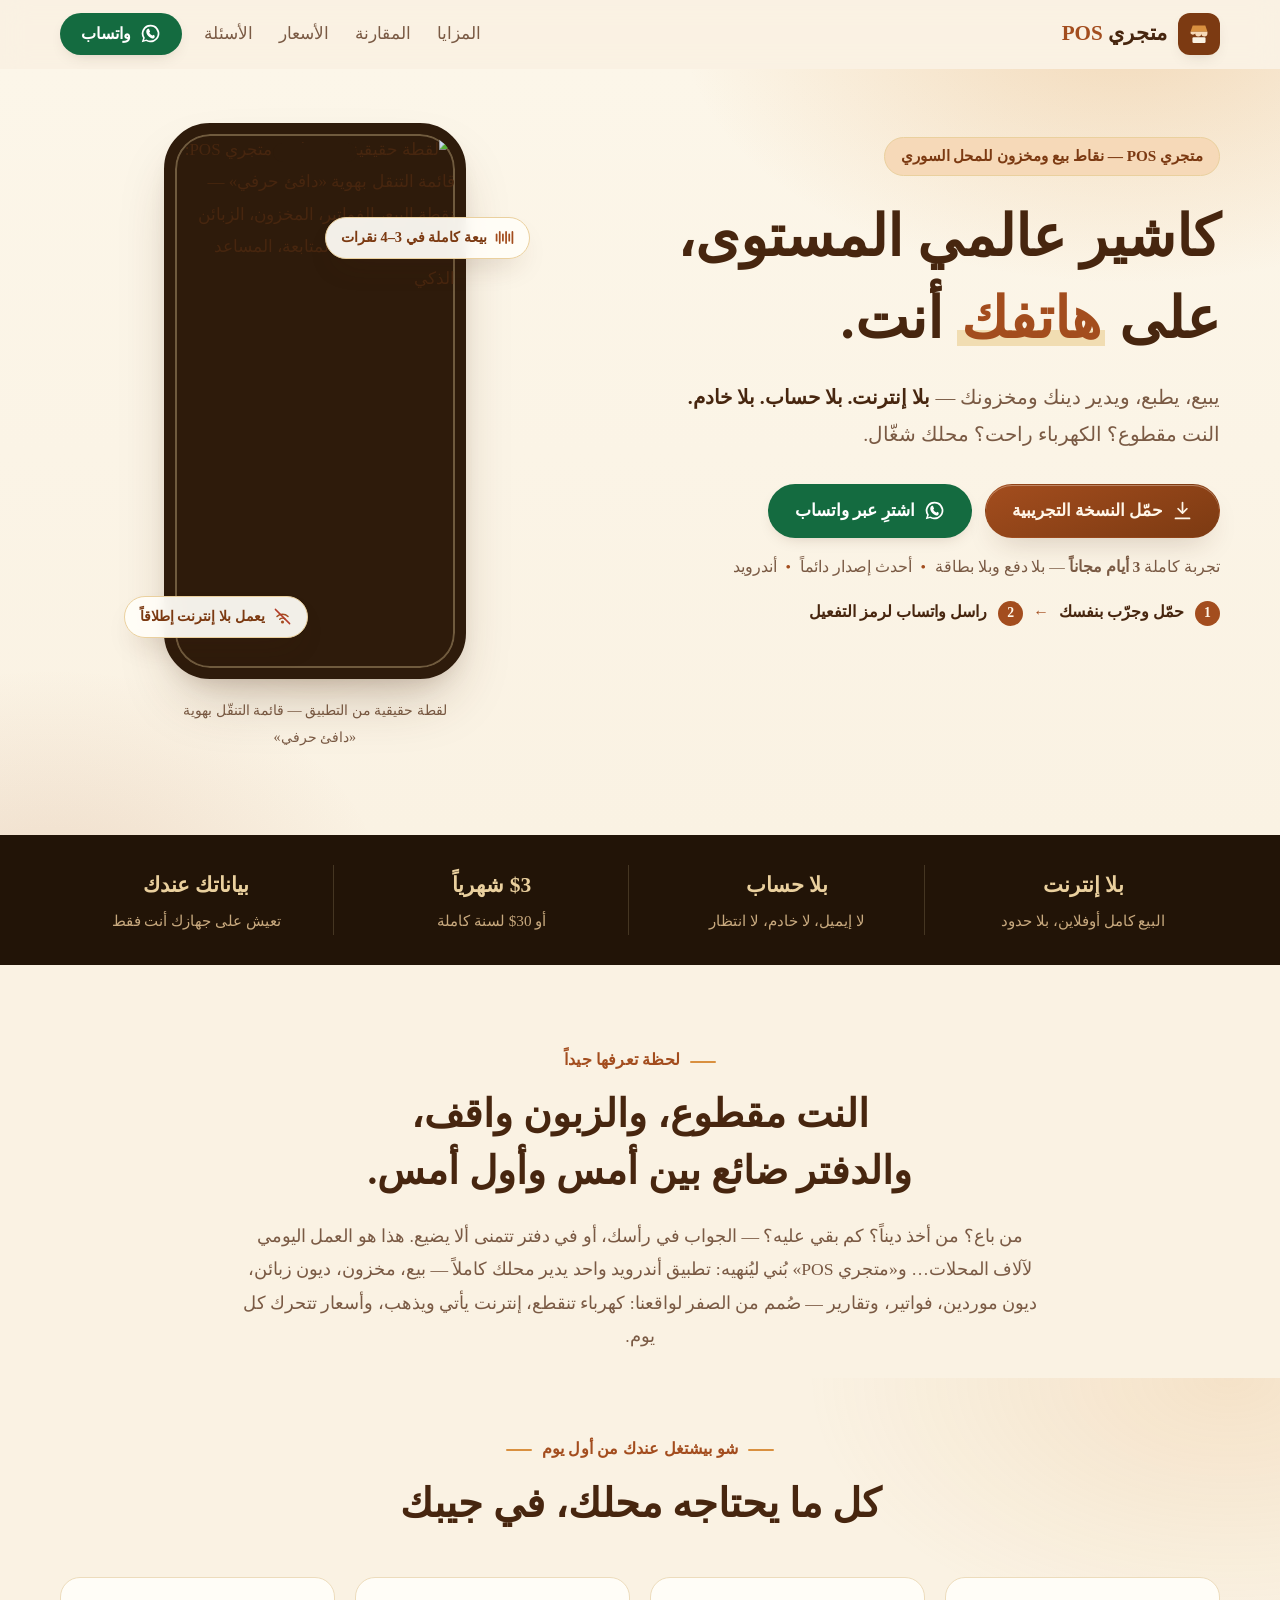
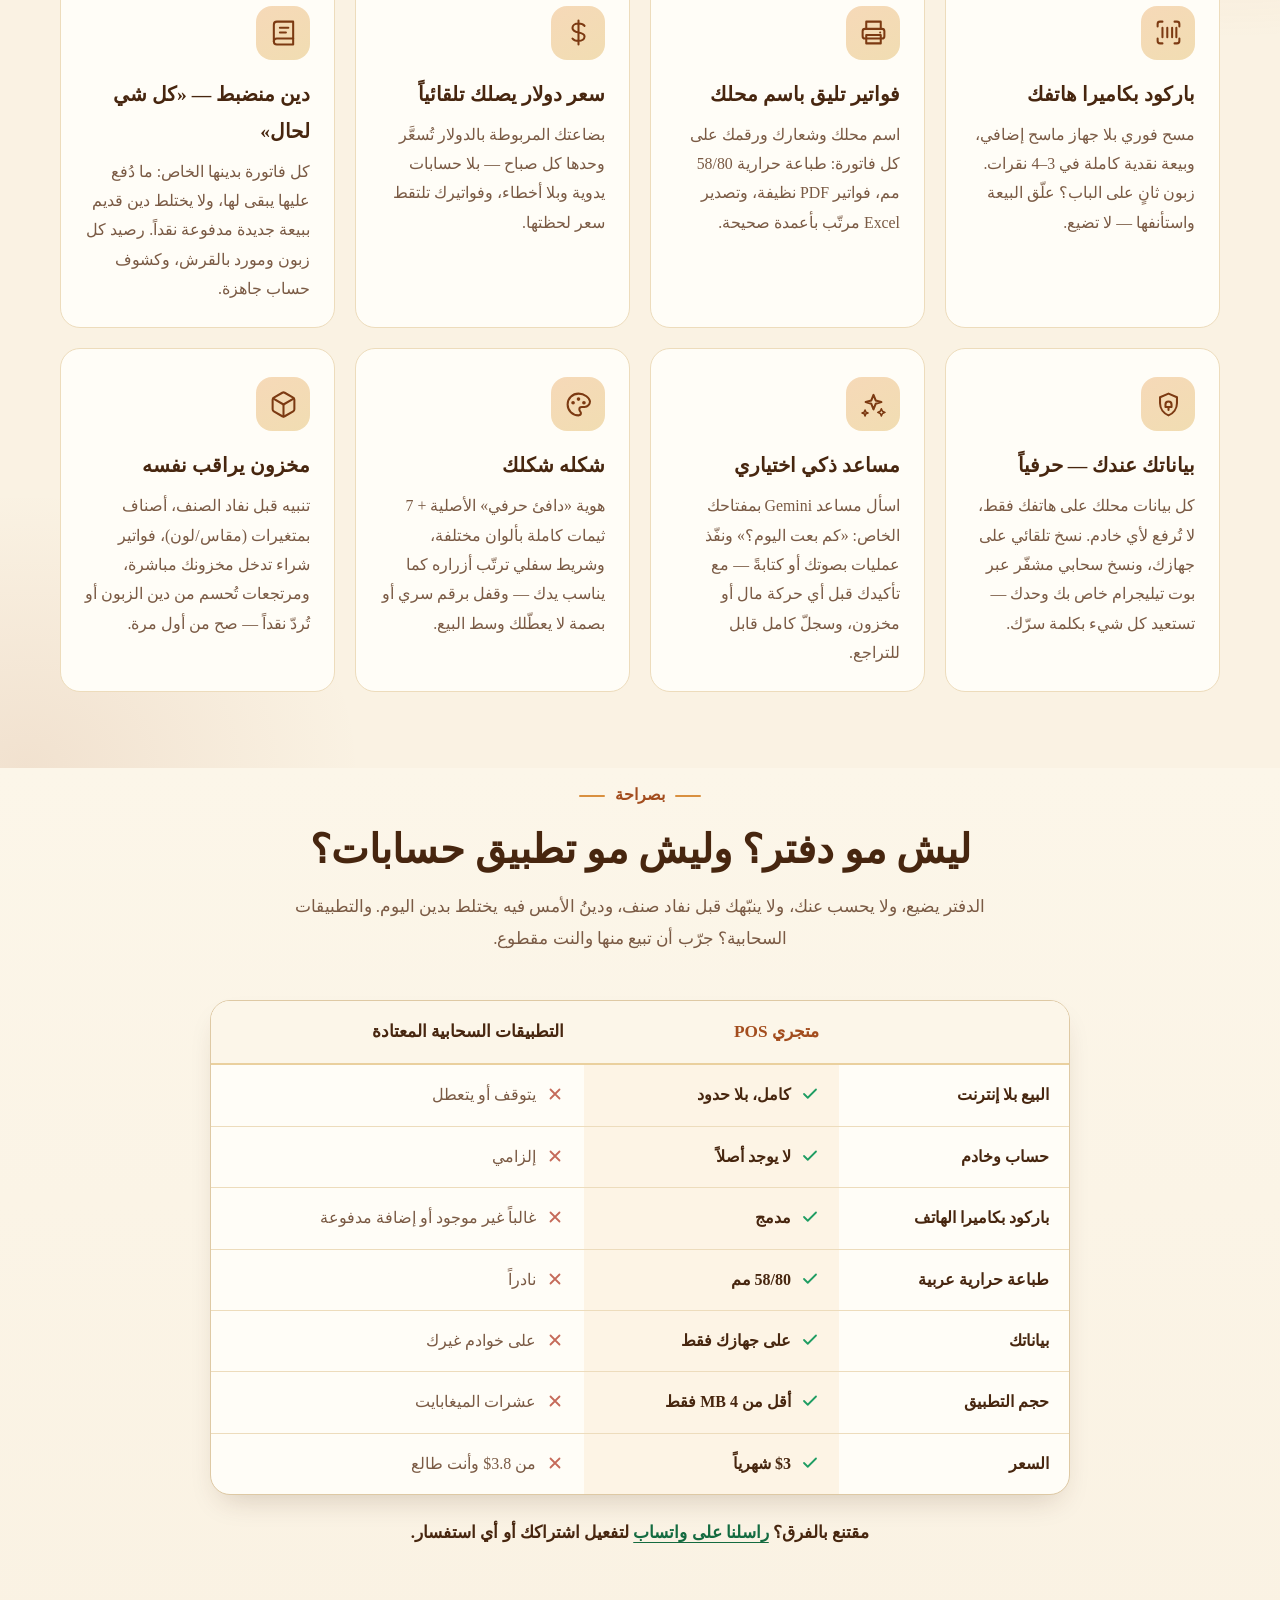
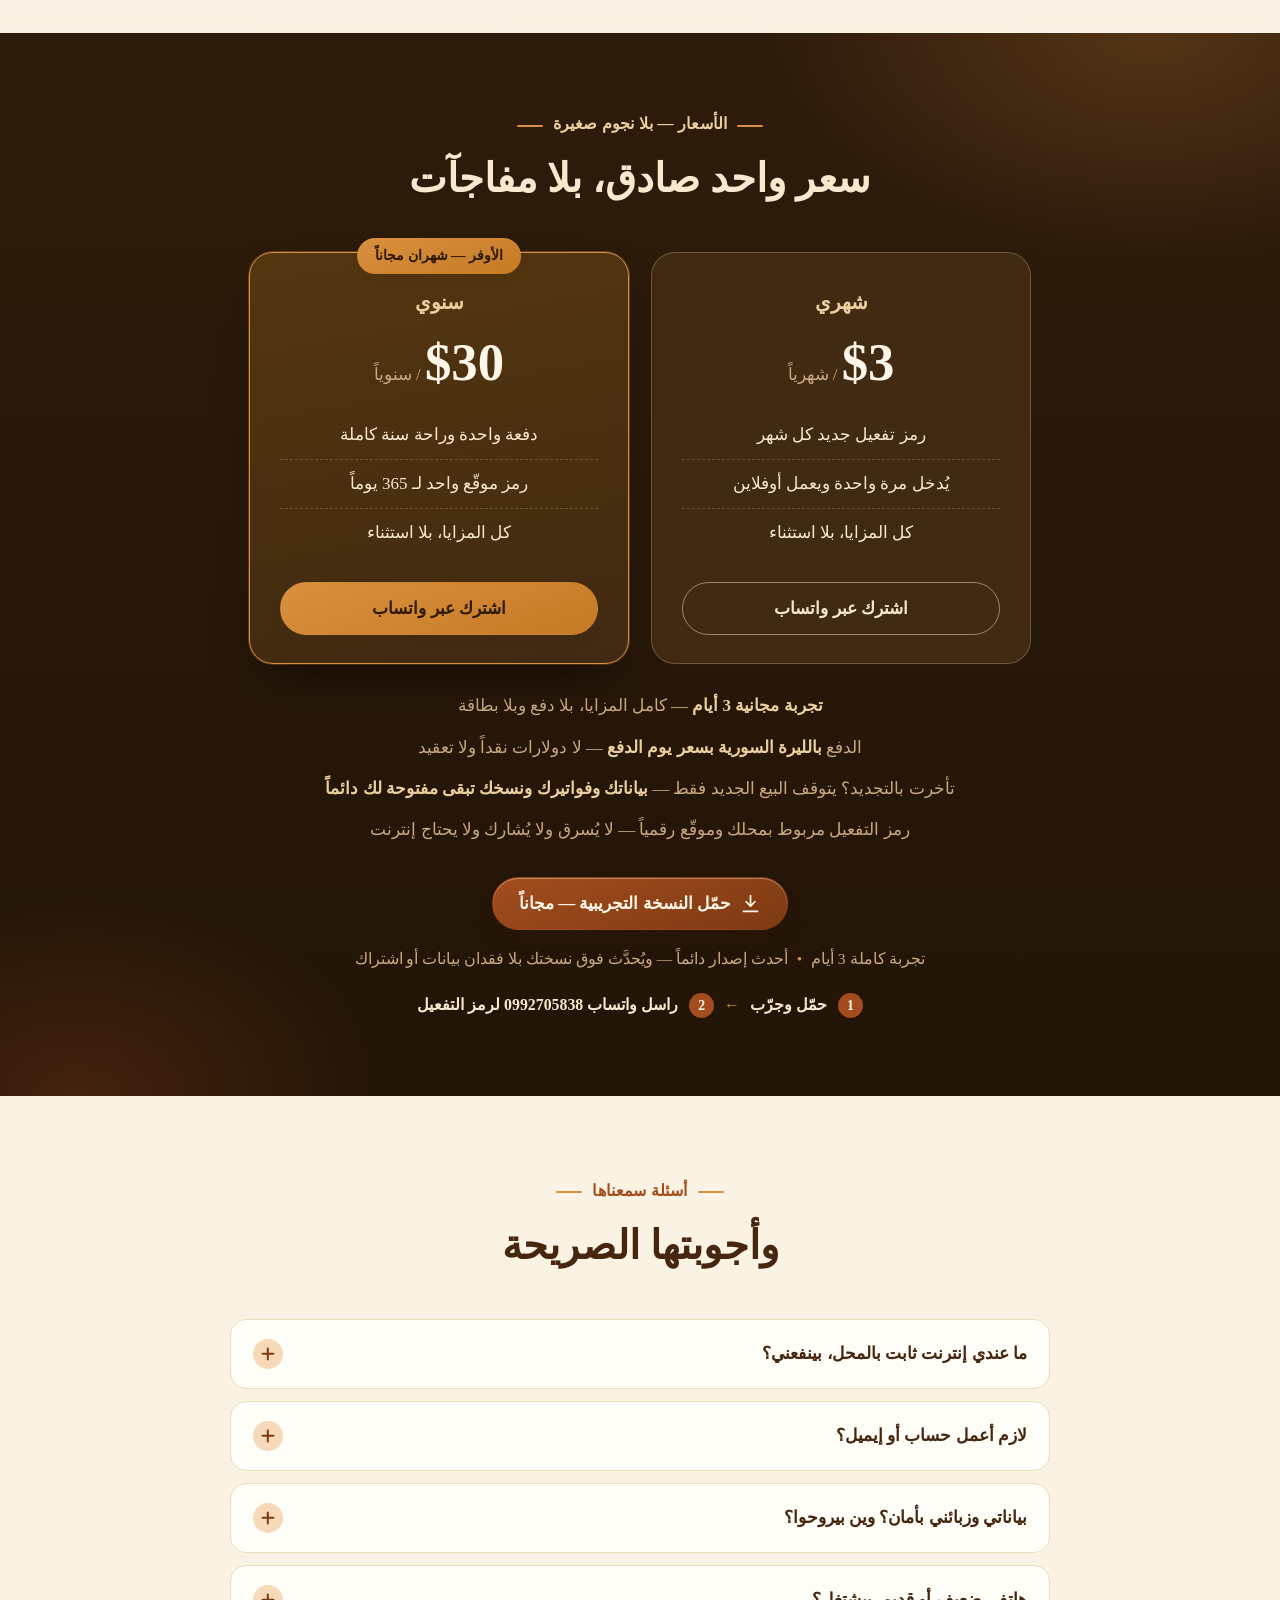
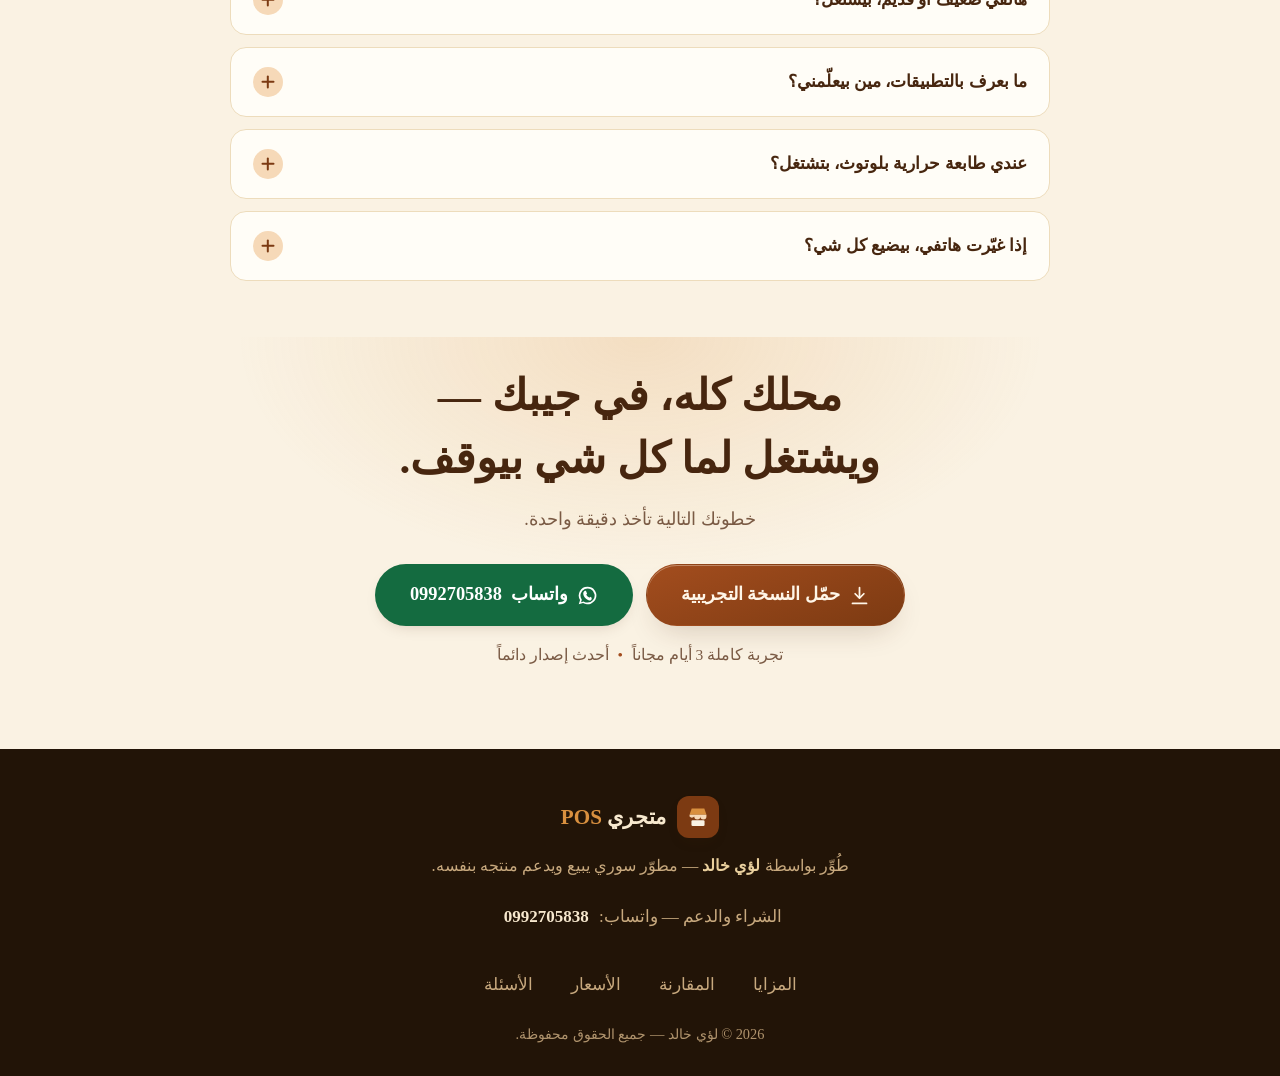
==== index.html @ 80ad7a92 "Add files via upload" ====
<!DOCTYPE html>
<html lang="ar" dir="rtl">
<head>
<meta charset="UTF-8">
<meta name="viewport" content="width=device-width, initial-scale=1.0">
<title>متجري POS — كاشير عالمي المستوى على هاتفك | بلا إنترنت، بلا حساب</title>
<meta name="description" content="متجري POS: تطبيق نقاط بيع ومخزون للمحل السوري. يبيع ويطبع ويدير دينك بلا إنترنت وبلا حساب وبلا خادم. تجربة مجانية 3 أيام، ثم $3 شهرياً أو $30 سنوياً.">
<link rel="icon" href="data:image/svg+xml,%3Csvg xmlns='http://www.w3.org/2000/svg' viewBox='0 0 64 64'%3E%3Crect width='64' height='64' rx='14' fill='%237C3A12'/%3E%3Cpath d='M14 26 L18 14 H46 L50 26 Z' fill='%23D9903F'/%3E%3Cpath d='M14 26 H50 V30 a6 6 0 0 1 -12 0 a6 6 0 0 1 -12 0 a6 6 0 0 1 -12 0 Z' fill='%23F6D9B8'/%3E%3Crect x='18' y='38' width='28' height='12' rx='2' fill='%23FAF2E3'/%3E%3C/svg%3E">
<script>document.documentElement.classList.add("js");window.__revealSafety=setTimeout(function(){document.documentElement.classList.add("reveal-all")},3000);</script>
<link rel="preload" href="assets/fonts/thmanyah-Regular.woff2" as="font" type="font/woff2" crossorigin>
<link rel="preload" href="assets/fonts/thmanyah-Medium.woff2" as="font" type="font/woff2" crossorigin>
<link rel="preload" href="assets/fonts/thmanyah-Black.woff2" as="font" type="font/woff2" crossorigin>
<link rel="stylesheet" href="styles.css">
</head>
<body>

<!-- ===== الترويسة ===== -->
<header class="site-header" id="top">
  <div class="container header-in">
    <a class="brand" href="#top" aria-label="متجري POS — الرئيسية">
      <span class="brand-mark" aria-hidden="true">
        <svg viewBox="0 0 64 64"><path d="M14 27 L18.5 14 H45.5 L50 27 Z" fill="#D9903F"/><path d="M14 27 H50 V31 a6.5 6.5 0 0 1 -13 0 a6.5 6.5 0 0 1 -13 0 a6.5 6.5 0 0 1 -10 0 Z" fill="#F6D9B8"/><rect x="18" y="39" width="28" height="12" rx="2.5" fill="#FAF2E3"/></svg>
      </span>
      <span class="brand-name">متجري <span class="brand-pos">POS</span></span>
    </a>
    <nav class="main-nav" aria-label="أقسام الموقع">
      <a href="#features">المزايا</a>
      <a href="#compare">المقارنة</a>
      <a href="#pricing">الأسعار</a>
      <a href="#faq">الأسئلة</a>
    </nav>
    <button class="nav-toggle" type="button" aria-expanded="false" aria-controls="mobile-nav" aria-label="فتح قائمة الأقسام">
      <span></span><span></span><span></span>
    </button>
    <a class="btn btn-wa btn-sm" href="https://wa.me/963992705838?text=%D9%85%D8%B1%D8%AD%D8%A8%D8%A7%D9%8B%D8%8C%20%D8%A3%D8%B1%D9%8A%D8%AF%20%D8%A7%D9%84%D8%A7%D8%B3%D8%AA%D9%81%D8%B3%D8%A7%D8%B1%20%D8%B9%D9%86%20%D9%85%D8%AA%D8%AC%D8%B1%D9%8A%20POS" target="_blank" rel="noopener">
      <svg class="ic" viewBox="0 0 24 24" fill="currentColor" aria-hidden="true"><path d="M12.04 2a9.9 9.9 0 0 0-8.5 15.2L2 22l4.9-1.5A10 10 0 1 0 12.04 2Zm0 18.1a8.1 8.1 0 0 1-4.1-1.1l-.3-.2-3 .9.9-2.9-.2-.3a8.1 8.1 0 1 1 6.7 3.6Zm4.4-6c-.1-.1-.9-.4-1-.5-.1-.1-.3-.1-.4.1l-.6.7c-.1.1-.2.1-.4 0a6.7 6.7 0 0 1-3.3-2.9c-.3-.4 0-.5.2-.8l.5-.6c.1-.2 0-.4 0-.5l-1-2.4c-.2-.6-.5-.5-.7-.5h-.6a1.2 1.2 0 0 0-.9.4 3.6 3.6 0 0 0-1.1 2.7c0 1.6.9 3.1 1 3.3.1.2 1.8 2.8 4.4 3.9 1.6.7 2 .8 2.7.6a2.3 2.3 0 0 0 1.5-1.6c.1-.6.1-1.1 0-1.2l-.3-.2Z"/></svg>
      واتساب
    </a>
  </div>
  <nav class="mobile-nav" id="mobile-nav" aria-label="أقسام الموقع — الجوال">
    <a href="#features">المزايا</a>
    <a href="#compare">المقارنة</a>
    <a href="#pricing">الأسعار</a>
    <a href="#faq">الأسئلة</a>
  </nav>
</header>

<!-- ===== البطل ===== -->
<section class="hero">
  <div class="container hero-in">
    <div class="hero-text reveal">
      <p class="eyebrow">متجري POS — نقاط بيع ومخزون للمحل السوري</p>
      <h1>كاشير عالمي المستوى،<br>على <span class="hl">هاتفك</span> أنت.</h1>
      <p class="hero-sub">يبيع، يطبع، ويدير دينك ومخزونك — <strong>بلا إنترنت. بلا حساب. بلا خادم.</strong><br>النت مقطوع؟ الكهرباء راحت؟ محلك شغّال.</p>

      <div class="cta-block">
        <div class="cta-row">
          <a class="btn btn-download" href="https://github.com/louay0khaled/storepos/releases/latest/download/StorePOS.apk">
            <svg class="ic" viewBox="0 0 24 24" fill="none" stroke="currentColor" stroke-width="2" stroke-linecap="round" stroke-linejoin="round" aria-hidden="true"><path d="M12 3v11"/><path d="m7 10 5 5 5-5"/><path d="M4 21h16"/></svg>
            حمّل النسخة التجريبية
          </a>
          <a class="btn btn-wa" href="https://wa.me/963992705838?text=%D9%85%D8%B1%D8%AD%D8%A8%D8%A7%D9%8B%D8%8C%20%D8%A3%D8%B1%D9%8A%D8%AF%20%D8%B4%D8%B1%D8%A7%D8%A1%20%D8%A7%D8%B4%D8%AA%D8%B1%D8%A7%D9%83%20%D9%85%D8%AA%D8%AC%D8%B1%D9%8A%20POS" target="_blank" rel="noopener">
            <svg class="ic" viewBox="0 0 24 24" fill="currentColor" aria-hidden="true"><path d="M12.04 2a9.9 9.9 0 0 0-8.5 15.2L2 22l4.9-1.5A10 10 0 1 0 12.04 2Zm0 18.1a8.1 8.1 0 0 1-4.1-1.1l-.3-.2-3 .9.9-2.9-.2-.3a8.1 8.1 0 1 1 6.7 3.6Zm4.4-6c-.1-.1-.9-.4-1-.5-.1-.1-.3-.1-.4.1l-.6.7c-.1.1-.2.1-.4 0a6.7 6.7 0 0 1-3.3-2.9c-.3-.4 0-.5.2-.8l.5-.6c.1-.2 0-.4 0-.5l-1-2.4c-.2-.6-.5-.5-.7-.5h-.6a1.2 1.2 0 0 0-.9.4 3.6 3.6 0 0 0-1.1 2.7c0 1.6.9 3.1 1 3.3.1.2 1.8 2.8 4.4 3.9 1.6.7 2 .8 2.7.6a2.3 2.3 0 0 0 1.5-1.6c.1-.6.1-1.1 0-1.2l-.3-.2Z"/></svg>
            اشترِ عبر واتساب
          </a>
        </div>
        <p class="dl-meta">تجربة كاملة <strong>3 أيام مجاناً</strong> — بلا دفع وبلا بطاقة <span class="dot">•</span> أحدث إصدار دائماً <span class="dot">•</span> أندرويد</p>
        <ol class="steps">
          <li><span class="step-n">1</span> حمّل وجرّب بنفسك</li>
          <li class="step-arrow" aria-hidden="true">←</li>
          <li><span class="step-n">2</span> راسل واتساب لرمز التفعيل</li>
        </ol>
      </div>
    </div>

    <div class="hero-visual reveal">
      <div class="phone-wrap">
        <div class="phone-glow" aria-hidden="true"></div>
        <figure class="phone">
          <span class="phone-notch" aria-hidden="true"></span>
          <img src="assets/img/app-drawer.jpg" alt="لقطة حقيقية من تطبيق متجري POS: قائمة التنقل بهوية «دافئ حرفي» — نقطة البيع، الفواتير، المخزون، الزبائن والموردون، لوحة المتابعة، المساعد الذكي" width="600" height="1145" fetchpriority="high">
        </figure>
        <div class="chip chip-a">
          <svg class="ic" viewBox="0 0 24 24" fill="none" stroke="currentColor" stroke-width="1.8" stroke-linecap="round" aria-hidden="true"><path d="M2 8v8M6 5v14M10 8v8M14 5v14M18 8v8M22 5v14" stroke-width="2.2"/></svg>
          بيعة كاملة في 3–4 نقرات
        </div>
        <div class="chip chip-b">
          <svg class="ic" viewBox="0 0 24 24" fill="none" stroke="currentColor" stroke-width="1.8" stroke-linecap="round" stroke-linejoin="round" aria-hidden="true"><path d="M5 12a10 10 0 0 1 14 0M8.5 15.5a5 5 0 0 1 7 0"/><circle cx="12" cy="19" r="1" fill="currentColor"/><path d="M3 3l18 18" stroke="#B23A26"/></svg>
          يعمل بلا إنترنت إطلاقاً
        </div>
        <figcaption class="shot-note">لقطة حقيقية من التطبيق — قائمة التنقّل بهوية «دافئ حرفي»</figcaption>
      </div>
    </div>
  </div>
</section>

<!-- ===== شريط الثقة ===== -->
<section class="trust">
  <div class="container trust-in reveal">
    <div class="trust-item">
      <span class="trust-big">بلا إنترنت</span>
      <span class="trust-small">البيع كامل أوفلاين، بلا حدود</span>
    </div>
    <div class="trust-item">
      <span class="trust-big">بلا حساب</span>
      <span class="trust-small">لا إيميل، لا خادم، لا انتظار</span>
    </div>
    <div class="trust-item">
      <span class="trust-big"><span class="num">$3</span> شهرياً</span>
      <span class="trust-small">أو <span class="num">$30</span> لسنة كاملة</span>
    </div>
    <div class="trust-item">
      <span class="trust-big">بياناتك عندك</span>
      <span class="trust-small">تعيش على جهازك أنت فقط</span>
    </div>
  </div>
</section>

<!-- ===== لحظة تعرفها ===== -->
<section class="story">
  <div class="container story-in reveal">
    <p class="kicker">لحظة تعرفها جيداً</p>
    <h2>النت مقطوع، والزبون واقف،<br>والدفتر ضائع بين أمس وأول أمس.</h2>
    <p class="story-p">من باع؟ من أخذ ديناً؟ كم بقي عليه؟ — الجواب في رأسك، أو في دفتر تتمنى ألا يضيع. هذا هو العمل اليومي لآلاف المحلات… و«متجري POS» بُني ليُنهيه: تطبيق أندرويد واحد يدير محلك كاملاً — بيع، مخزون، ديون زبائن، ديون موردين، فواتير، وتقارير — صُمم من الصفر لواقعنا: كهرباء تنقطع، إنترنت يأتي ويذهب، وأسعار تتحرك كل يوم.</p>
  </div>
</section>

<!-- ===== المزايا ===== -->
<section class="features" id="features">
  <div class="container">
    <div class="sec-head reveal">
      <p class="kicker">شو بيشتغل عندك من أول يوم</p>
      <h2>كل ما يحتاجه محلك، في جيبك</h2>
    </div>
    <div class="grid">
      <article class="card reveal">
        <span class="card-ic"><svg viewBox="0 0 24 24" fill="none" stroke="currentColor" stroke-width="1.7" stroke-linecap="round"><path d="M3 7V5a2 2 0 0 1 2-2h2M17 3h2a2 2 0 0 1 2 2v2M21 17v2a2 2 0 0 1-2 2h-2M7 21H5a2 2 0 0 1-2-2v-2M7 8v8M11 8v8M15 8v8M18.5 8v8" /></svg></span>
        <h3>باركود بكاميرا هاتفك</h3>
        <p>مسح فوري بلا جهاز ماسح إضافي، وبيعة نقدية كاملة في 3–4 نقرات. زبون ثانٍ على الباب؟ علّق البيعة واستأنفها — لا&nbsp;تضيع.</p>
      </article>
      <article class="card reveal">
        <span class="card-ic"><svg viewBox="0 0 24 24" fill="none" stroke="currentColor" stroke-width="1.7" stroke-linecap="round" stroke-linejoin="round"><path d="M6 9V3h12v6"/><rect x="3" y="9" width="18" height="8" rx="2"/><path d="M6 14h12v7H6z"/><path d="M17.5 12h.01"/></svg></span>
        <h3>فواتير تليق باسم محلك</h3>
        <p>اسم محلك وشعارك ورقمك على كل فاتورة: طباعة حرارية <span class="num">58/80</span> مم، فواتير PDF نظيفة، وتصدير Excel مرتّب بأعمدة صحيحة.</p>
      </article>
      <article class="card reveal">
        <span class="card-ic"><svg viewBox="0 0 24 24" fill="none" stroke="currentColor" stroke-width="1.7" stroke-linecap="round" stroke-linejoin="round"><path d="M12 2v20M17 6.5c-.8-1.2-2.6-2-5-2-3 0-5 1.6-5 3.7 0 5.1 10 2.7 10 7.1 0 2.1-2 3.7-5 3.7-2.4 0-4.2-.8-5-2"/></svg></span>
        <h3>سعر دولار يصلك تلقائياً</h3>
        <p>بضاعتك المربوطة بالدولار تُسعَّر وحدها كل صباح — بلا حسابات يدوية وبلا أخطاء، وفواتيرك تلتقط سعر لحظتها.</p>
      </article>
      <article class="card reveal">
        <span class="card-ic"><svg viewBox="0 0 24 24" fill="none" stroke="currentColor" stroke-width="1.7" stroke-linecap="round" stroke-linejoin="round"><path d="M4 19.5A2.5 2.5 0 0 1 6.5 17H20V3H6.5A2.5 2.5 0 0 0 4 5.5v14Z"/><path d="M4 19.5A2.5 2.5 0 0 0 6.5 22H20v-5"/><path d="M9 8h7M9 12h5"/></svg></span>
        <h3>دين منضبط — «كل شي لحال»</h3>
        <p>كل فاتورة بدينها الخاص: ما دُفع عليها يبقى لها، ولا يختلط دين قديم ببيعة جديدة مدفوعة نقداً. رصيد كل زبون ومورد بالقرش، وكشوف حساب&nbsp;جاهزة.</p>
      </article>
      <article class="card reveal">
        <span class="card-ic"><svg viewBox="0 0 24 24" fill="none" stroke="currentColor" stroke-width="1.7" stroke-linecap="round" stroke-linejoin="round"><path d="M12 3l7 3v5c0 4.6-3 8.4-7 10-4-1.6-7-5.4-7-10V6l7-3Z"/><path d="M9.5 12a2.5 2.5 0 0 1 5 0v2h-5v-2Z"/><path d="M12 14v2.5"/></svg></span>
        <h3>بياناتك عندك — حرفياً</h3>
        <p>كل بيانات محلك على هاتفك فقط، لا تُرفع لأي خادم. نسخ تلقائي على جهازك، ونسخ سحابي مشفّر عبر بوت تيليجرام خاص بك وحدك — تستعيد كل شيء بكلمة سرّك.</p>
      </article>
      <article class="card reveal">
        <span class="card-ic"><svg viewBox="0 0 24 24" fill="none" stroke="currentColor" stroke-width="1.7" stroke-linecap="round" stroke-linejoin="round"><path d="M12 4l1.8 4.6L18.5 10l-4.7 1.4L12 16l-1.8-4.6L5.5 10l4.7-1.4L12 4Z"/><path d="M18.5 15.5l.9 2.1 2.1.9-2.1.9-.9 2.1-.9-2.1-2.1-.9 2.1-.9.9-2.1ZM5 16.5l.7 1.8 1.8.7-1.8.7L5 21.5l-.7-1.8L2.5 19l1.8-.7L5 16.5Z" stroke-width="1.3"/></svg></span>
        <h3>مساعد ذكي اختياري</h3>
        <p>اسأل مساعد Gemini بمفتاحك الخاص: «كم بعت اليوم؟» ونفّذ عمليات بصوتك أو كتابةً — مع تأكيدك قبل أي حركة مال أو مخزون، وسجلّ كامل قابل للتراجع.</p>
      </article>
      <article class="card reveal">
        <span class="card-ic"><svg viewBox="0 0 24 24" fill="none" stroke="currentColor" stroke-width="1.7" stroke-linecap="round" stroke-linejoin="round"><path d="M12 3a9 9 0 1 0 0 18c1.4 0 2-.9 2-1.9 0-.7-.4-1.2-.8-1.7-.4-.5-.5-1-.5-1.5 0-1 .8-1.9 2-1.9H17a4.5 4.5 0 0 0 4.5-4.5C21.3 6.6 17 3 12 3Z"/><circle cx="7.5" cy="10.5" r="1.5" fill="currentColor" stroke="none"/><circle cx="12" cy="7.5" r="1.5" fill="currentColor" stroke="none"/><circle cx="16.5" cy="10.5" r="1.5" fill="currentColor" stroke="none"/></svg></span>
        <h3>شكله شكلك</h3>
        <p>هوية «دافئ حرفي» الأصلية + 7 ثيمات كاملة بألوان مختلفة، وشريط سفلي ترتّب أزراره كما يناسب يدك — وقفل برقم سري أو بصمة لا يعطّلك وسط البيع.</p>
      </article>
      <article class="card reveal">
        <span class="card-ic"><svg viewBox="0 0 24 24" fill="none" stroke="currentColor" stroke-width="1.7" stroke-linecap="round" stroke-linejoin="round"><path d="M21 8a2 2 0 0 0-1-1.73l-7-4a2 2 0 0 0-2 0l-7 4A2 2 0 0 0 3 8v8a2 2 0 0 0 1 1.73l7 4a2 2 0 0 0 2 0l7-4A2 2 0 0 0 21 16Z"/><path d="m3.3 7 8.7 5 8.7-5"/><path d="M12 22V12"/></svg></span>
        <h3>مخزون يراقب نفسه</h3>
        <p>تنبيه قبل نفاد الصنف، أصناف بمتغيرات (مقاس/لون)، فواتير شراء تدخل مخزونك مباشرة، ومرتجعات تُحسم من دين الزبون أو تُردّ نقداً — صح من أول مرة.</p>
      </article>
    </div>
  </div>
</section>

<!-- ===== المقارنة ===== -->
<section class="compare" id="compare">
  <div class="container">
    <div class="sec-head reveal">
      <p class="kicker">بصراحة</p>
      <h2>ليش مو دفتر؟ وليش مو تطبيق حسابات؟</h2>
      <p class="sec-sub">الدفتر يضيع، ولا يحسب عنك، ولا ينبّهك قبل نفاد صنف، ودينُ الأمس فيه يختلط بدين اليوم. والتطبيقات السحابية؟ جرّب أن تبيع منها والنت&nbsp;مقطوع.</p>
    </div>
    <div class="table-wrap reveal">
      <table class="cmp">
        <thead>
          <tr>
            <th scope="col"></th>
            <th scope="col" class="us">متجري POS</th>
            <th scope="col">التطبيقات السحابية المعتادة</th>
          </tr>
        </thead>
        <tbody>
          <tr>
            <th scope="row">البيع بلا إنترنت</th>
            <td class="us"><svg class="ic ok" viewBox="0 0 24 24" fill="none" stroke="currentColor" stroke-width="2.4" stroke-linecap="round" stroke-linejoin="round"><path d="M20 6 9 17l-5-5"/></svg> كامل، بلا حدود</td>
            <td><svg class="ic no" viewBox="0 0 24 24" fill="none" stroke="currentColor" stroke-width="2.4" stroke-linecap="round"><path d="M18 6 6 18M6 6l12 12"/></svg> يتوقف أو يتعطل</td>
          </tr>
          <tr>
            <th scope="row">حساب وخادم</th>
            <td class="us"><svg class="ic ok" viewBox="0 0 24 24" fill="none" stroke="currentColor" stroke-width="2.4" stroke-linecap="round" stroke-linejoin="round"><path d="M20 6 9 17l-5-5"/></svg> لا يوجد أصلاً</td>
            <td><svg class="ic no" viewBox="0 0 24 24" fill="none" stroke="currentColor" stroke-width="2.4" stroke-linecap="round"><path d="M18 6 6 18M6 6l12 12"/></svg> إلزامي</td>
          </tr>
          <tr>
            <th scope="row">باركود بكاميرا الهاتف</th>
            <td class="us"><svg class="ic ok" viewBox="0 0 24 24" fill="none" stroke="currentColor" stroke-width="2.4" stroke-linecap="round" stroke-linejoin="round"><path d="M20 6 9 17l-5-5"/></svg> مدمج</td>
            <td><svg class="ic no" viewBox="0 0 24 24" fill="none" stroke="currentColor" stroke-width="2.4" stroke-linecap="round"><path d="M18 6 6 18M6 6l12 12"/></svg> غالباً غير موجود أو إضافة مدفوعة</td>
          </tr>
          <tr>
            <th scope="row">طباعة حرارية عربية</th>
            <td class="us"><svg class="ic ok" viewBox="0 0 24 24" fill="none" stroke="currentColor" stroke-width="2.4" stroke-linecap="round" stroke-linejoin="round"><path d="M20 6 9 17l-5-5"/></svg> <span class="num">58/80</span> مم</td>
            <td><svg class="ic no" viewBox="0 0 24 24" fill="none" stroke="currentColor" stroke-width="2.4" stroke-linecap="round"><path d="M18 6 6 18M6 6l12 12"/></svg> نادراً</td>
          </tr>
          <tr>
            <th scope="row">بياناتك</th>
            <td class="us"><svg class="ic ok" viewBox="0 0 24 24" fill="none" stroke="currentColor" stroke-width="2.4" stroke-linecap="round" stroke-linejoin="round"><path d="M20 6 9 17l-5-5"/></svg> على جهازك فقط</td>
            <td><svg class="ic no" viewBox="0 0 24 24" fill="none" stroke="currentColor" stroke-width="2.4" stroke-linecap="round"><path d="M18 6 6 18M6 6l12 12"/></svg> على خوادم غيرك</td>
          </tr>
          <tr>
            <th scope="row">حجم التطبيق</th>
            <td class="us"><svg class="ic ok" viewBox="0 0 24 24" fill="none" stroke="currentColor" stroke-width="2.4" stroke-linecap="round" stroke-linejoin="round"><path d="M20 6 9 17l-5-5"/></svg> أقل من <span class="num">4 MB</span> فقط</td>
            <td><svg class="ic no" viewBox="0 0 24 24" fill="none" stroke="currentColor" stroke-width="2.4" stroke-linecap="round"><path d="M18 6 6 18M6 6l12 12"/></svg> عشرات الميغابايت</td>
          </tr>
          <tr>
            <th scope="row">السعر</th>
            <td class="us"><svg class="ic ok" viewBox="0 0 24 24" fill="none" stroke="currentColor" stroke-width="2.4" stroke-linecap="round" stroke-linejoin="round"><path d="M20 6 9 17l-5-5"/></svg> <span class="num">$3</span> شهرياً</td>
            <td><svg class="ic no" viewBox="0 0 24 24" fill="none" stroke="currentColor" stroke-width="2.4" stroke-linecap="round"><path d="M18 6 6 18M6 6l12 12"/></svg> من <span class="num">$3.8</span> وأنت طالع</td>
          </tr>
        </tbody>
      </table>
    </div>
    <p class="compare-cta reveal">مقتنع بالفرق؟ <a href="https://wa.me/963992705838?text=%D9%85%D8%B1%D8%AD%D8%A8%D8%A7%D9%8B%D8%8C%20%D8%A3%D8%B1%D9%8A%D8%AF%20%D8%B4%D8%B1%D8%A7%D8%A1%20%D8%A7%D8%B4%D8%AA%D8%B1%D8%A7%D9%83%20%D9%85%D8%AA%D8%AC%D8%B1%D9%8A%20POS" target="_blank" rel="noopener">راسلنا على واتساب</a> لتفعيل اشتراكك أو أي استفسار.</p>
  </div>
</section>

<!-- ===== الأسعار ===== -->
<section class="pricing" id="pricing">
  <div class="container">
    <div class="sec-head light reveal">
      <p class="kicker">الأسعار — بلا نجوم صغيرة</p>
      <h2>سعر واحد صادق، بلا مفاجآت</h2>
    </div>
    <div class="price-grid">
      <article class="price-card reveal">
        <h3>شهري</h3>
        <p class="price"><span class="num">$3</span><span class="per"> / شهرياً</span></p>
        <ul class="price-feats">
          <li>رمز تفعيل جديد كل شهر</li>
          <li>يُدخل مرة واحدة ويعمل أوفلاين</li>
          <li>كل المزايا، بلا استثناء</li>
        </ul>
        <a class="btn btn-ghost-light" href="https://wa.me/963992705838?text=%D9%85%D8%B1%D8%AD%D8%A8%D8%A7%D9%8B%D8%8C%20%D8%A3%D8%B1%D9%8A%D8%AF%20%D8%A7%D9%84%D8%A7%D8%B4%D8%AA%D8%B1%D8%A7%D9%83%20%D8%A7%D9%84%D8%B4%D9%87%D8%B1%D9%8A%20%D9%81%D9%8A%20%D9%85%D8%AA%D8%AC%D8%B1%D9%8A%20POS%20(%243)" target="_blank" rel="noopener">اشترك عبر واتساب</a>
      </article>
      <article class="price-card best reveal">
        <span class="best-badge">الأوفر — شهران مجاناً</span>
        <h3>سنوي</h3>
        <p class="price"><span class="num">$30</span><span class="per"> / سنوياً</span></p>
        <ul class="price-feats">
          <li>دفعة واحدة وراحة سنة كاملة</li>
          <li>رمز موقّع واحد لـ 365 يوماً</li>
          <li>كل المزايا، بلا استثناء</li>
        </ul>
        <a class="btn btn-gold" href="https://wa.me/963992705838?text=%D9%85%D8%B1%D8%AD%D8%A8%D8%A7%D9%8B%D8%8C%20%D8%A3%D8%B1%D9%8A%D8%AF%20%D8%A7%D9%84%D8%A7%D8%B4%D8%AA%D8%B1%D8%A7%D9%83%20%D8%A7%D9%84%D8%B3%D9%86%D9%88%D9%8A%20%D9%81%D9%8A%20%D9%85%D8%AA%D8%AC%D8%B1%D9%8A%20POS%20(%2430)" target="_blank" rel="noopener">اشترك عبر واتساب</a>
      </article>
    </div>
    <ul class="price-notes reveal">
      <li><strong>تجربة مجانية 3 أيام</strong> — كامل المزايا، بلا دفع وبلا بطاقة</li>
      <li>الدفع <strong>بالليرة السورية بسعر يوم الدفع</strong> — لا دولارات نقداً ولا تعقيد</li>
      <li>تأخرت بالتجديد؟ يتوقف البيع الجديد فقط — <strong>بياناتك وفواتيرك ونسخك تبقى مفتوحة لك دائماً</strong></li>
      <li>رمز التفعيل مربوط بمحلك وموقّع رقمياً — لا يُسرق ولا يُشارك ولا يحتاج إنترنت</li>
    </ul>
    <div class="cta-block center reveal">
      <div class="cta-row center-row">
        <a class="btn btn-download" href="https://github.com/louay0khaled/storepos/releases/latest/download/StorePOS.apk">
          <svg class="ic" viewBox="0 0 24 24" fill="none" stroke="currentColor" stroke-width="2" stroke-linecap="round" stroke-linejoin="round" aria-hidden="true"><path d="M12 3v11"/><path d="m7 10 5 5 5-5"/><path d="M4 21h16"/></svg>
          حمّل النسخة التجريبية — مجاناً
        </a>
      </div>
      <p class="dl-meta light">تجربة كاملة 3 أيام <span class="dot">•</span> أحدث إصدار دائماً — ويُحدَّث فوق نسختك بلا فقدان بيانات أو اشتراك</p>
      <ol class="steps light">
        <li><span class="step-n">1</span> حمّل وجرّب</li>
        <li class="step-arrow" aria-hidden="true">←</li>
        <li><span class="step-n">2</span> راسل واتساب <span class="num">0992705838</span> لرمز التفعيل</li>
      </ol>
    </div>
  </div>
</section>

<!-- ===== الأسئلة الشائعة ===== -->
<section class="faq" id="faq">
  <div class="container narrow">
    <div class="sec-head reveal">
      <p class="kicker">أسئلة سمعناها</p>
      <h2>وأجوبتها الصريحة</h2>
    </div>
    <div class="acc reveal">
      <div class="acc-item">
        <button class="acc-btn" aria-expanded="false">ما عندي إنترنت ثابت بالمحل، بينفعني؟<span class="acc-ic" aria-hidden="true"></span></button>
        <div class="acc-panel"><p>هو صُنع لك أصلاً. البيع والمخزون والدين والطباعة تعمل كلها بلا إنترنت. الإنترنت يُستعمل فقط إن أردت أنت مزايا إضافية: جلب سعر الدولار تلقائياً، النسخ السحابي، المساعد الذكي.</p></div>
      </div>
      <div class="acc-item">
        <button class="acc-btn" aria-expanded="false">لازم أعمل حساب أو إيميل؟<span class="acc-ic" aria-hidden="true"></span></button>
        <div class="acc-panel"><p>لا. لا حساب، لا إيميل، لا كلمات سر لخوادم. حمّل، ثبّت، ادخل اسم محلك، وابدأ البيع.</p></div>
      </div>
      <div class="acc-item">
        <button class="acc-btn" aria-expanded="false">بياناتي وزبائني بأمان؟ وين بيروحوا؟<span class="acc-ic" aria-hidden="true"></span></button>
        <div class="acc-panel"><p>ما بيروحوا لمكان. البيانات على هاتفك فقط، والنسخة السحابية — إن فعّلتها — مشفّرة ومقفلة بكلمة سرّك عند بوتك الخاص على تيليجرام. ولا المطوّر نفسه يستطيع قراءتها.</p></div>
      </div>
      <div class="acc-item">
        <button class="acc-btn" aria-expanded="false">هاتفي ضعيف أو قديم، بيشتغل؟<span class="acc-ic" aria-hidden="true"></span></button>
        <div class="acc-panel"><p>التطبيق حجمه أقل من <span class="num">4 MB</span> فقط ومصمم ليعمل بسلاسة على الهواتف المتواضعة. إن اشتغل واتساب على هاتفك، اشتغل «متجري POS».</p></div>
      </div>
      <div class="acc-item">
        <button class="acc-btn" aria-expanded="false">ما بعرف بالتطبيقات، مين بيعلّمني؟<span class="acc-ic" aria-hidden="true"></span></button>
        <div class="acc-panel"><p>الدعم شخصي ومباشر من المطوّر نفسه على واتساب — لا مركز اتصال ولا ردود جاهزة. أول إعداد (اسم المحل، الطابعة، أول منتجاتك) نمشيه معك خطوة خطوة.</p></div>
      </div>
      <div class="acc-item">
        <button class="acc-btn" aria-expanded="false">عندي طابعة حرارية بلوتوث، بتشتغل؟<span class="acc-ic" aria-hidden="true"></span></button>
        <div class="acc-panel"><p>نعم — طباعة حرارية عربية كاملة بمقاسَي <span class="num">58</span> و<span class="num">80</span> مم، وفواتير PDF إن أردت الإرسال بدل الطباعة.</p></div>
      </div>
      <div class="acc-item">
        <button class="acc-btn" aria-expanded="false">إذا غيّرت هاتفي، بيضيع كل شي؟<span class="acc-ic" aria-hidden="true"></span></button>
        <div class="acc-panel"><p>لا. نسختك الاحتياطية المشفّرة تستعيد محلك كاملاً على الهاتف الجديد، واشتراكك ينتقل معك بمراسلتنا على واتساب.</p></div>
      </div>
    </div>
  </div>
</section>

<!-- ===== الدعوة الأخيرة ===== -->
<section class="final">
  <div class="container final-in reveal">
    <h2>محلك كله، في جيبك —<br>ويشتغل لما كل شي بيوقف.</h2>
    <p class="final-sub">خطوتك التالية تأخذ دقيقة واحدة.</p>
    <div class="cta-block center">
      <div class="cta-row center-row">
        <a class="btn btn-download big" href="https://github.com/louay0khaled/storepos/releases/latest/download/StorePOS.apk">
          <svg class="ic" viewBox="0 0 24 24" fill="none" stroke="currentColor" stroke-width="2" stroke-linecap="round" stroke-linejoin="round" aria-hidden="true"><path d="M12 3v11"/><path d="m7 10 5 5 5-5"/><path d="M4 21h16"/></svg>
          حمّل النسخة التجريبية
        </a>
        <a class="btn btn-wa big" href="https://wa.me/963992705838?text=%D9%85%D8%B1%D8%AD%D8%A8%D8%A7%D9%8B%D8%8C%20%D8%A3%D8%B1%D9%8A%D8%AF%20%D8%B4%D8%B1%D8%A7%D8%A1%20%D8%A7%D8%B4%D8%AA%D8%B1%D8%A7%D9%83%20%D9%85%D8%AA%D8%AC%D8%B1%D9%8A%20POS" target="_blank" rel="noopener">
          <svg class="ic" viewBox="0 0 24 24" fill="currentColor" aria-hidden="true"><path d="M12.04 2a9.9 9.9 0 0 0-8.5 15.2L2 22l4.9-1.5A10 10 0 1 0 12.04 2Zm0 18.1a8.1 8.1 0 0 1-4.1-1.1l-.3-.2-3 .9.9-2.9-.2-.3a8.1 8.1 0 1 1 6.7 3.6Zm4.4-6c-.1-.1-.9-.4-1-.5-.1-.1-.3-.1-.4.1l-.6.7c-.1.1-.2.1-.4 0a6.7 6.7 0 0 1-3.3-2.9c-.3-.4 0-.5.2-.8l.5-.6c.1-.2 0-.4 0-.5l-1-2.4c-.2-.6-.5-.5-.7-.5h-.6a1.2 1.2 0 0 0-.9.4 3.6 3.6 0 0 0-1.1 2.7c0 1.6.9 3.1 1 3.3.1.2 1.8 2.8 4.4 3.9 1.6.7 2 .8 2.7.6a2.3 2.3 0 0 0 1.5-1.6c.1-.6.1-1.1 0-1.2l-.3-.2Z"/></svg>
          واتساب <span class="num">0992705838</span>
        </a>
      </div>
      <p class="dl-meta">تجربة كاملة 3 أيام مجاناً <span class="dot">•</span> أحدث إصدار دائماً</p>
    </div>
  </div>
</section>

<!-- ===== التذييل ===== -->
<footer class="site-footer">
  <div class="container footer-in">
    <a class="brand light" href="#top">
      <span class="brand-mark" aria-hidden="true">
        <svg viewBox="0 0 64 64"><path d="M14 27 L18.5 14 H45.5 L50 27 Z" fill="#D9903F"/><path d="M14 27 H50 V31 a6.5 6.5 0 0 1 -13 0 a6.5 6.5 0 0 1 -13 0 a6.5 6.5 0 0 1 -10 0 Z" fill="#F6D9B8"/><rect x="18" y="39" width="28" height="12" rx="2.5" fill="#FAF2E3"/></svg>
      </span>
      <span class="brand-name">متجري <span class="brand-pos">POS</span></span>
    </a>
    <p class="dev">طُوِّر بواسطة <strong>لؤي خالد</strong> — مطوّر سوري يبيع ويدعم منتجه بنفسه.</p>
    <p class="foot-wa">الشراء والدعم — واتساب: <a class="num" href="https://wa.me/963992705838" target="_blank" rel="noopener">0992705838</a></p>
    <nav class="foot-nav" aria-label="روابط سفلية">
      <a href="#features">المزايا</a>
      <a href="#compare">المقارنة</a>
      <a href="#pricing">الأسعار</a>
      <a href="#faq">الأسئلة</a>
    </nav>
    <p class="copy"><bdi>© <span class="num">2026</span></bdi> لؤي خالد — جميع الحقوق محفوظة.</p>
  </div>
</footer>

<script src="main.js" defer></script>
</body>
</html>
---- styles.css ----
/* ============================================================
   متجري POS — موقع البيع
   الهوية: «دافئ حرفي» Warm Artisan (قيم مأخوذة من ثيم التطبيق)
   primary #A34D1E · secondary #D9903F · bg #FAF2E3 · ink #47260F
   ============================================================ */

@font-face {
  font-family: "Thmanyah";
  src: url("assets/fonts/thmanyah-Regular.woff2") format("woff2");
  font-weight: 400;
  font-style: normal;
  font-display: swap;
}
@font-face {
  font-family: "Thmanyah";
  src: url("assets/fonts/thmanyah-Medium.woff2") format("woff2");
  font-weight: 500 650;
  font-style: normal;
  font-display: swap;
}
@font-face {
  font-family: "Thmanyah";
  src: url("assets/fonts/thmanyah-Black.woff2") format("woff2");
  font-weight: 800 900;
  font-style: normal;
  font-display: swap;
}

:root {
  --bg: #FAF2E3;
  --bg-soft: #FCF6E9;
  --surface: #FFFDF7;
  --ink: #47260F;
  --muted: #7A5A44;
  --primary: #A34D1E;
  --primary-deep: #7C3A12;
  --amber: #D9903F;
  --gold: #EAD09E;
  --gold-soft: #F1DDB2;
  --gold-pale: #F6D9B8;
  --line: #DEC9A4;
  --line-soft: #EDDCBC;
  --dark: #221407;
  --dark-2: #2E1B0B;
  --dark-3: #402A12;
  --dark-text: #F7E8CE;
  --dark-muted: #C8A97E;
  --green: #1F9D63;
  --green-deep: #146B40;
  --error: #B23A26;
  --radius: 20px;
  --shadow-lg: 0 30px 60px -18px rgba(71, 38, 15, .28), 0 12px 24px -12px rgba(71, 38, 15, .18);
  --shadow-md: 0 14px 30px -12px rgba(71, 38, 15, .22);
  --shadow-sm: 0 6px 16px -8px rgba(71, 38, 15, .25);
}

* { box-sizing: border-box; margin: 0; padding: 0; }

html {
  scroll-behavior: smooth;
  overflow-x: clip;
}

body {
  font-family: "Thmanyah", "Segoe UI", Tahoma, serif;
  font-weight: 400;
  background: var(--bg);
  color: var(--ink);
  line-height: 1.9;
  font-size: 17px;
  overflow-x: clip;
  -webkit-font-smoothing: antialiased;
  text-rendering: optimizeLegibility;
}

img { max-width: 100%; display: block; }
a { color: inherit; }
strong { font-weight: 600; }

.num {
  font-variant-numeric: tabular-nums;
  unicode-bidi: isolate;
}

.container {
  width: min(1160px, 100% - 40px);
  margin-inline: auto;
}
.container.narrow { width: min(820px, 100% - 40px); }

section { scroll-margin-top: 84px; }

h1, h2 { font-weight: 900; line-height: 1.45; }
h3 { font-weight: 600; }

.kicker {
  font-weight: 600;
  color: var(--primary);
  letter-spacing: .01em;
  font-size: 1.02rem;
  margin-bottom: 10px;
}
.kicker::before {
  content: "";
  display: inline-block;
  width: 26px; height: 2px;
  background: var(--amber);
  vertical-align: middle;
  margin-inline-end: 10px;
  border-radius: 2px;
}

.sec-head { text-align: center; max-width: 720px; margin: 0 auto 44px; }
.sec-head h2 { font-size: clamp(1.7rem, 4.5vw, 2.5rem); }
.sec-head .kicker::after {
  content: "";
  display: inline-block;
  width: 26px; height: 2px;
  background: var(--amber);
  vertical-align: middle;
  margin-inline-start: 10px;
  border-radius: 2px;
}
.sec-sub { color: var(--muted); margin-top: 12px; font-size: 1.06rem; }

/* ===== الأزرار ===== */
.btn {
  display: inline-flex;
  align-items: center;
  justify-content: center;
  gap: 9px;
  font-family: inherit;
  font-weight: 600;
  font-size: 1.06rem;
  line-height: 1.4;
  text-decoration: none;
  padding: 14px 26px;
  border-radius: 999px;
  border: 1.5px solid transparent;
  cursor: pointer;
  transition: transform .25s ease, box-shadow .25s ease, background .25s ease;
  white-space: nowrap;
}
.btn .ic { width: 21px; height: 21px; flex: none; }
.btn:active { transform: translateY(1px) scale(.99); }
.btn-sm { padding: 9px 20px; font-size: .98rem; }
.btn.big { padding: 17px 34px; font-size: 1.15rem; }

.btn-download {
  background: linear-gradient(160deg, var(--primary) 0%, var(--primary-deep) 100%);
  color: #FFF6E8;
  box-shadow: var(--shadow-md), inset 0 1px 0 rgba(255, 246, 232, .35);
}
.btn-download:hover { transform: translateY(-2px); box-shadow: var(--shadow-lg); }

.btn-wa {
  background: var(--green-deep);
  color: #fff;
  box-shadow: var(--shadow-sm);
}
.btn-wa:hover { background: var(--green); transform: translateY(-2px); }

/* #C57A24 (توثيق زاوية 6): الطرف الثاني من تدرّج الزرّ الذهبي وشارة «الأوفر» —
   درجة وسيطة بين amber #D9903F والأساسي #A34D1E ضمن العائلة نفسها، ليست لوناً دخيلاً */
.btn-gold {
  background: linear-gradient(160deg, var(--amber), #C57A24);
  color: #2E1A04;
  box-shadow: var(--shadow-sm);
}
.btn-gold:hover { transform: translateY(-2px); }

.btn-ghost-light {
  background: transparent;
  color: var(--dark-text);
  border-color: rgba(234, 208, 158, .55);
}
.btn-ghost-light:hover { border-color: var(--gold); background: rgba(234, 208, 158, .1); }

/* ===== الترويسة ===== */
.site-header {
  position: sticky;
  top: 0;
  z-index: 50;
  background: rgba(250, 242, 227, .86);
  backdrop-filter: blur(14px);
  -webkit-backdrop-filter: blur(14px);
  border-bottom: 1px solid transparent;
  transition: border-color .3s ease, box-shadow .3s ease;
}
.site-header.scrolled {
  border-bottom-color: var(--line-soft);
  box-shadow: 0 8px 24px -18px rgba(71, 38, 15, .45);
}
.header-in {
  display: flex;
  align-items: center;
  gap: 22px;
  min-height: 68px;
}
.brand {
  display: inline-flex;
  align-items: center;
  gap: 11px;
  text-decoration: none;
  flex: none;
}
.brand-mark {
  width: 42px; height: 42px;
  border-radius: 12px;
  background: var(--primary-deep);
  display: grid;
  place-items: center;
  box-shadow: var(--shadow-sm);
}
.brand-mark svg { width: 30px; height: 30px; }
.brand-name { font-weight: 900; font-size: 1.32rem; line-height: 1; }
.brand-pos { color: var(--primary); }
.brand.light .brand-name { color: var(--dark-text); }
.brand.light .brand-pos { color: var(--amber); }
.main-nav {
  display: flex;
  gap: 26px;
  margin-inline-start: auto;
}
.main-nav a {
  text-decoration: none;
  font-weight: 500;
  color: var(--muted);
  transition: color .2s ease;
}
.main-nav a:hover { color: var(--primary); }
.site-header .btn-wa { flex: none; }

/* حالة تركيز واضحة لكل العناصر التفاعلية (لوحة مفاتيح) */
:focus-visible {
  outline: 3px solid var(--amber);
  outline-offset: 2px;
  border-radius: 6px;
}

/* ===== قائمة الجوال ===== */
.nav-toggle {
  display: none;
  width: 44px; height: 44px;
  flex: none;
  flex-direction: column;
  align-items: center;
  justify-content: center;
  gap: 5px;
  background: var(--surface);
  border: 1.5px solid var(--line);
  border-radius: 12px;
  cursor: pointer;
}
.nav-toggle span {
  display: block;
  width: 20px; height: 2.4px;
  border-radius: 2px;
  background: var(--primary-deep);
  transition: transform .3s ease, opacity .3s ease;
}
.nav-toggle.open span:nth-child(1) { transform: translateY(7.4px) rotate(45deg); }
.nav-toggle.open span:nth-child(2) { opacity: 0; }
.nav-toggle.open span:nth-child(3) { transform: translateY(-7.4px) rotate(-45deg); }
.mobile-nav { display: none; }

/* ===== البطل ===== */
.hero {
  position: relative;
  padding: 54px 0 84px;
  background:
    radial-gradient(720px 420px at 88% -6%, rgba(217, 144, 63, .28), transparent 62%),
    radial-gradient(560px 380px at 4% 108%, rgba(163, 77, 30, .13), transparent 60%),
    linear-gradient(180deg, var(--bg-soft), var(--bg));
  overflow: clip;
}
.hero-in {
  display: grid;
  grid-template-columns: 1.08fr .92fr;
  gap: 52px;
  align-items: start;
}
.hero-text { padding-top: 14px; }
.eyebrow {
  display: inline-block;
  font-weight: 600;
  font-size: .95rem;
  color: var(--primary-deep);
  background: var(--gold-pale);
  border: 1px solid var(--gold);
  padding: 4px 16px;
  border-radius: 999px;
  margin-bottom: 20px;
}
.hero h1 {
  font-size: clamp(2.15rem, 6vw, 3.55rem);
  margin-bottom: 18px;
}
.hero h1 .hl {
  color: var(--primary);
  background: linear-gradient(transparent 68%, var(--gold-soft) 68%, var(--gold-soft) 94%, transparent 94%);
  padding: 0 4px;
}
.hero-sub {
  font-size: clamp(1.06rem, 2.4vw, 1.24rem);
  color: var(--muted);
  margin-bottom: 30px;
}
.hero-sub strong { color: var(--ink); }

.cta-row { display: flex; flex-wrap: wrap; gap: 13px; }
.cta-row.center-row { justify-content: center; }
.dl-meta { margin-top: 14px; color: var(--muted); font-size: .97rem; }
.dl-meta .dot { margin: 0 5px; color: var(--primary); }
.dl-meta.light { color: var(--dark-muted); }
.dl-meta.light .dot { color: var(--amber); }

.steps {
  list-style: none;
  display: flex;
  flex-wrap: wrap;
  align-items: center;
  gap: 10px;
  margin-top: 16px;
  font-weight: 600;
  font-size: .99rem;
}
.steps .step-n {
  display: inline-grid;
  place-items: center;
  width: 25px; height: 25px;
  border-radius: 50%;
  background: var(--primary);
  color: #FFF6E8;
  font-size: .86rem;
  line-height: 1;
  margin-inline-end: 7px;
  font-variant-numeric: tabular-nums;
}
.steps .step-arrow { color: var(--primary); font-weight: 900; }
.steps.light .step-arrow { color: var(--amber); }
.steps.light { color: var(--dark-text); justify-content: center; }
.cta-block.center { text-align: center; }
.cta-block.center .steps { justify-content: center; }

/* الهاتف */
.hero-visual { display: flex; justify-content: center; }
.phone-wrap { position: relative; width: min(302px, 78vw); }
.phone-glow {
  position: absolute;
  inset: 6% -16% -4%;
  background: radial-gradient(closest-side, rgba(217, 144, 63, .45), transparent 72%);
  filter: blur(12px);
  z-index: 0;
}
.phone {
  position: relative;
  z-index: 1;
  border: 11px solid #2E1B0B;
  border-radius: 46px;
  overflow: hidden;
  background: #2E1B0B;
  box-shadow: var(--shadow-lg), inset 0 0 0 2px rgba(234, 208, 158, .35);
}
.phone img { width: 100%; height: auto; }
.phone-notch {
  position: absolute;
  top: 9px;
  left: 50%;
  transform: translateX(-50%);
  width: 84px; height: 19px;
  border-radius: 999px;
  background: #2E1B0B;
  z-index: 2;
}
.chip {
  position: absolute;
  z-index: 3;
  display: inline-flex;
  align-items: center;
  gap: 8px;
  background: rgba(255, 253, 247, .94);
  border: 1px solid var(--gold);
  color: var(--primary-deep);
  font-weight: 600;
  font-size: .9rem;
  line-height: 1.5;
  padding: 9px 15px;
  border-radius: 999px;
  box-shadow: var(--shadow-md);
  backdrop-filter: blur(6px);
}
.chip .ic { width: 19px; height: 19px; color: var(--primary); flex: none; }
.chip-a { top: 15%; inset-inline-start: -64px; }
.chip-b { bottom: 18%; inset-inline-end: -40px; }
.shot-note {
  margin-top: 18px;
  text-align: center;
  color: var(--muted);
  font-size: .88rem;
}

/* ===== شريط الثقة ===== */
.trust {
  background: var(--dark);
  color: var(--dark-text);
  padding: 30px 0;
}
.trust-in {
  display: grid;
  grid-template-columns: repeat(4, 1fr);
  gap: 22px;
  text-align: center;
}
.trust-item { display: flex; flex-direction: column; gap: 1px; }
.trust-item + .trust-item { border-inline-start: 1px solid rgba(234, 208, 158, .18); }
.trust-big { font-weight: 900; font-size: 1.34rem; color: var(--gold); }
.trust-small { color: var(--dark-muted); font-size: .95rem; }

/* ===== القصة ===== */
.story { padding: 80px 0 24px; }
.story-in { max-width: 800px; margin: 0 auto; text-align: center; }
.story h2 { font-size: clamp(1.65rem, 4.4vw, 2.45rem); margin-bottom: 20px; }
.story-p { color: var(--muted); font-size: 1.1rem; }

/* ===== المزايا ===== */
.features {
  padding: 56px 0 76px;
  background:
    radial-gradient(680px 420px at 96% 0%, rgba(217, 144, 63, .16), transparent 62%),
    radial-gradient(560px 460px at 2% 100%, rgba(163, 77, 30, .10), transparent 60%);
}
.grid {
  display: grid;
  grid-template-columns: repeat(auto-fit, minmax(248px, 1fr));
  gap: 20px;
}
.card {
  background: var(--surface);
  border: 1px solid var(--line-soft);
  border-radius: var(--radius);
  padding: 28px 24px 24px;
  position: relative;
  overflow: hidden;
  transition: transform .3s ease, box-shadow .3s ease, border-color .3s ease;
}
.card::before {
  content: "";
  position: absolute;
  top: 0; right: 0; left: 0;
  height: 3px;
  background: linear-gradient(90deg, var(--gold), var(--amber), var(--primary));
  opacity: 0;
  transition: opacity .3s ease;
}
.card:hover { transform: translateY(-5px); box-shadow: var(--shadow-md); border-color: var(--gold); }
.card:hover::before { opacity: 1; }
.card-ic {
  display: grid;
  place-items: center;
  width: 54px; height: 54px;
  border-radius: 16px;
  background: linear-gradient(150deg, var(--gold-pale), var(--gold-soft));
  color: var(--primary-deep);
  margin-bottom: 16px;
}
.card-ic svg { width: 29px; height: 29px; }
.card h3 { font-size: 1.22rem; margin-bottom: 7px; }
.card p { color: var(--muted); font-size: .99rem; line-height: 1.85; }

/* ===== المقارنة ===== */
.compare {
  padding: 12px 0 84px;
  background: linear-gradient(180deg, var(--bg-soft), var(--bg));
}
.compare-cta { text-align: center; margin-top: 22px; font-weight: 600; }
.compare-cta a {
  color: var(--green-deep);
  text-decoration: underline;
  text-underline-offset: 4px;
}
.compare-cta a:hover { color: var(--primary); }
.table-wrap {
  max-width: 860px;
  margin: 0 auto;
  background: var(--surface);
  border: 1px solid var(--line);
  border-radius: var(--radius);
  overflow-x: auto;
  box-shadow: var(--shadow-md);
}
table.cmp { width: 100%; border-collapse: collapse; min-width: 560px; }
.cmp th, .cmp td {
  padding: 15px 20px;
  text-align: start;
  border-bottom: 1px solid var(--line-soft);
  font-size: 1rem;
  vertical-align: middle;
}
.cmp tbody tr:last-child th, .cmp tbody tr:last-child td { border-bottom: none; }
.cmp thead th {
  font-weight: 900;
  font-size: 1.08rem;
  background: var(--bg-soft);
  border-bottom: 2px solid var(--gold);
}
.cmp thead th.us { color: var(--primary); }
.cmp tbody th { font-weight: 600; color: var(--ink); white-space: nowrap; }
.cmp td { color: var(--muted); }
.cmp td.us { color: var(--ink); font-weight: 600; background: rgba(246, 217, 184, .28); }
.cmp .ic { width: 18px; height: 18px; vertical-align: -3px; margin-inline-end: 6px; }
.cmp .ic.ok { color: var(--green); }
.cmp .ic.no { color: var(--error); opacity: .75; }

/* ===== الأسعار ===== */
.pricing {
  background:
    radial-gradient(640px 380px at 90% 0%, rgba(217, 144, 63, .22), transparent 60%),
    radial-gradient(520px 340px at 6% 100%, rgba(163, 77, 30, .25), transparent 60%),
    linear-gradient(180deg, var(--dark-2), var(--dark));
  color: var(--dark-text);
  padding: 76px 0;
}
.sec-head.light h2 { color: var(--dark-text); }
.sec-head.light .kicker { color: var(--gold); }
.price-grid {
  display: grid;
  grid-template-columns: repeat(2, minmax(0, 380px));
  justify-content: center;
  gap: 22px;
  margin-bottom: 26px;
}
.price-card {
  background: var(--dark-3);
  border: 1px solid rgba(234, 208, 158, .28);
  border-radius: 24px;
  padding: 30px 30px 28px;
  text-align: center;
  position: relative;
}
.price-card.best {
  background: linear-gradient(170deg, #54360F, var(--dark-3));
  border-color: var(--amber);
  box-shadow: 0 24px 48px -20px rgba(0, 0, 0, .6), 0 0 0 1px rgba(217, 144, 63, .35);
}
.best-badge {
  position: absolute;
  top: -15px;
  inset-inline-start: 50%;
  transform: translateX(50%);
  background: linear-gradient(160deg, var(--amber), #C57A24);
  color: #2E1A04;
  font-weight: 800;
  font-size: .9rem;
  padding: 4px 18px;
  border-radius: 999px;
  white-space: nowrap;
  box-shadow: var(--shadow-sm);
}
.price-card h3 { font-size: 1.25rem; color: var(--gold); }
.price { margin: 10px 0 16px; line-height: 1.2; }
.price .num { font-weight: 900; font-size: 3.3rem; color: #FFF6E8; }
.price .per { color: var(--dark-muted); font-size: 1.05rem; }
.price-feats { list-style: none; margin-bottom: 24px; }
.price-feats li {
  padding: 8px 0;
  border-top: 1px dashed rgba(234, 208, 158, .22);
  color: var(--dark-text);
}
.price-feats li:first-child { border-top: none; }
.price-card .btn { width: 100%; }
.price-notes {
  list-style: none;
  max-width: 780px;
  margin: 0 auto 30px;
  display: grid;
  gap: 9px;
  color: var(--dark-muted);
  text-align: center;
}
.price-notes strong { color: var(--gold); }

/* ===== الأسئلة ===== */
.faq { padding: 80px 0 56px; }
.acc { display: grid; gap: 12px; }
.acc-item {
  background: var(--surface);
  border: 1px solid var(--line-soft);
  border-radius: 16px;
  overflow: hidden;
  transition: border-color .25s ease, box-shadow .25s ease;
}
.acc-item.open { border-color: var(--gold); box-shadow: var(--shadow-sm); }
.acc-btn {
  width: 100%;
  display: flex;
  align-items: center;
  justify-content: space-between;
  gap: 14px;
  background: none;
  border: none;
  font-family: inherit;
  font-weight: 600;
  font-size: 1.08rem;
  color: var(--ink);
  text-align: start;
  padding: 19px 22px;
  cursor: pointer;
  line-height: 1.6;
}
.acc-btn:hover { background: rgba(246, 217, 184, .28); }
.acc-ic {
  flex: none;
  width: 30px; height: 30px;
  border-radius: 50%;
  background: var(--gold-pale);
  position: relative;
  transition: transform .35s ease, background .35s ease;
}
.acc-ic::before, .acc-ic::after {
  content: "";
  position: absolute;
  background: var(--primary-deep);
  border-radius: 2px;
  top: 50%; left: 50%;
}
.acc-ic::before { width: 13px; height: 2.4px; transform: translate(-50%, -50%); }
.acc-ic::after { width: 2.4px; height: 13px; transform: translate(-50%, -50%); }
.acc-item.open .acc-ic { transform: rotate(135deg); background: var(--gold); }
.acc-panel { max-height: 0; overflow: hidden; transition: max-height .4s ease; }
.acc-panel p { padding: 0 22px 20px; color: var(--muted); }

/* ===== الدعوة الأخيرة ===== */
.final {
  padding: 28px 0 80px;
  background:
    radial-gradient(620px 360px at 50% 0%, rgba(217, 144, 63, .2), transparent 65%),
    var(--bg);
}
.final-in { text-align: center; max-width: 760px; margin: 0 auto; }
.final h2 { font-size: clamp(1.8rem, 5vw, 2.7rem); margin-bottom: 12px; }
.final-sub { color: var(--muted); font-size: 1.12rem; margin-bottom: 28px; }
.final .steps, .final .dl-meta { justify-content: center; }
.final .cta-block { display: flex; flex-direction: column; align-items: center; }

/* ===== التذييل ===== */
.site-footer {
  background: var(--dark);
  color: var(--dark-muted);
  padding: 44px 0 28px;
}
.footer-in { text-align: center; display: grid; justify-items: center; gap: 10px; }
.site-footer .dev { font-size: 1.02rem; }
.site-footer .dev strong { color: var(--gold); }
.foot-wa a { color: var(--dark-text); font-weight: 600; text-decoration: none; display: inline-block; padding: 9px 6px; }
.foot-wa a:hover { color: var(--amber); }
.site-footer .brand { padding: 3px 2px; }
.foot-nav { display: flex; gap: 22px; margin-top: 6px; }
.foot-nav a { text-decoration: none; color: var(--dark-muted); padding: 10px 8px; }
.foot-nav a:hover { color: var(--gold); }
.copy { font-size: .9rem; opacity: .85; }

/* ===== الحركة ===== */
/* الظاهر هو الأصل: لا يُخفى المحتوى إلا إذا وُجد JS (كلاس js على <html>)،
   وكلاس reveal-all شبكة أمان تُفعَّل تلقائياً إن تأخّر/فشل main.js */
html.js .reveal {
  opacity: 0;
  transform: translateY(22px);
  transition: opacity .55s cubic-bezier(.22, .8, .3, 1), transform .55s cubic-bezier(.22, .8, .3, 1);
}
html.js .reveal.in { opacity: 1; transform: none; }
html.js.reveal-all .reveal { opacity: 1; transform: none; }
@media (prefers-reduced-motion: reduce) {
  html { scroll-behavior: auto; }
  html.js .reveal { opacity: 1; transform: none; transition: none; }
  .card, .btn, .acc-panel, .acc-ic, .nav-toggle span, .mobile-nav { transition: none; }
}

/* ===== التجاوب ===== */
@media (max-width: 980px) {
  .chip-a { inset-inline-start: -8px; }
  .chip-b { inset-inline-end: -8px; }
}
@media (max-width: 860px) {
  .hero { padding-top: 38px; }
  .hero-in { grid-template-columns: 1fr; gap: 46px; }
  .hero-text { text-align: center; }
  .hero .cta-row, .hero .steps { justify-content: center; }
  .trust-in { grid-template-columns: repeat(2, 1fr); gap: 26px 12px; }
  .trust-item + .trust-item { border-inline-start: none; }
  .main-nav { display: none; }
  .nav-toggle { display: inline-flex; margin-inline-start: auto; }
  .mobile-nav {
    display: block;
    max-height: 0;
    overflow: hidden;
    transition: max-height .35s ease;
  }
  .mobile-nav.open { max-height: 300px; }
  .mobile-nav a {
    display: flex;
    align-items: center;
    min-height: 50px;
    padding: 10px 20px;
    font-weight: 600;
    color: var(--ink);
    text-decoration: none;
    border-top: 1px solid var(--line-soft);
  }
  .mobile-nav a:hover { color: var(--primary); background: rgba(246, 217, 184, .35); }
  .header-in { justify-content: space-between; }
  .price-grid { grid-template-columns: minmax(0, 420px); }
  .best-badge { transform: translateX(50%); }
}
@media (max-width: 700px) {
  /* جدول المقارنة: بلا تمرير أفقي — الأعمدة الثلاثة كاملة داخل الشاشة */
  table.cmp { min-width: 0; }
  .cmp th, .cmp td { padding: 12px 11px; font-size: .92rem; }
  .cmp thead th { font-size: .98rem; }
  .cmp tbody th { white-space: normal; }
}
@media (max-width: 640px) {
  /* الخطوات تتكدس عمودياً — وسهمها ينعطف نازلاً مع اتجاه التدفق */
  .steps { flex-direction: column; gap: 7px; }
  .steps .step-arrow { transform: rotate(-90deg); }
}
@media (max-width: 420px) {
  body { font-size: 16px; }
  .btn { padding: 13px 20px; font-size: 1rem; }
  .btn.big { padding: 15px 24px; font-size: 1.06rem; }
  .cta-row .btn { flex: 1 1 100%; }
  .chip { font-size: .8rem; padding: 7px 11px; }
  .cmp th, .cmp td { padding: 10px 9px; font-size: .86rem; }
  .cmp thead th { font-size: .9rem; }
  .cmp .ic { width: 15px; height: 15px; margin-inline-end: 4px; }
}
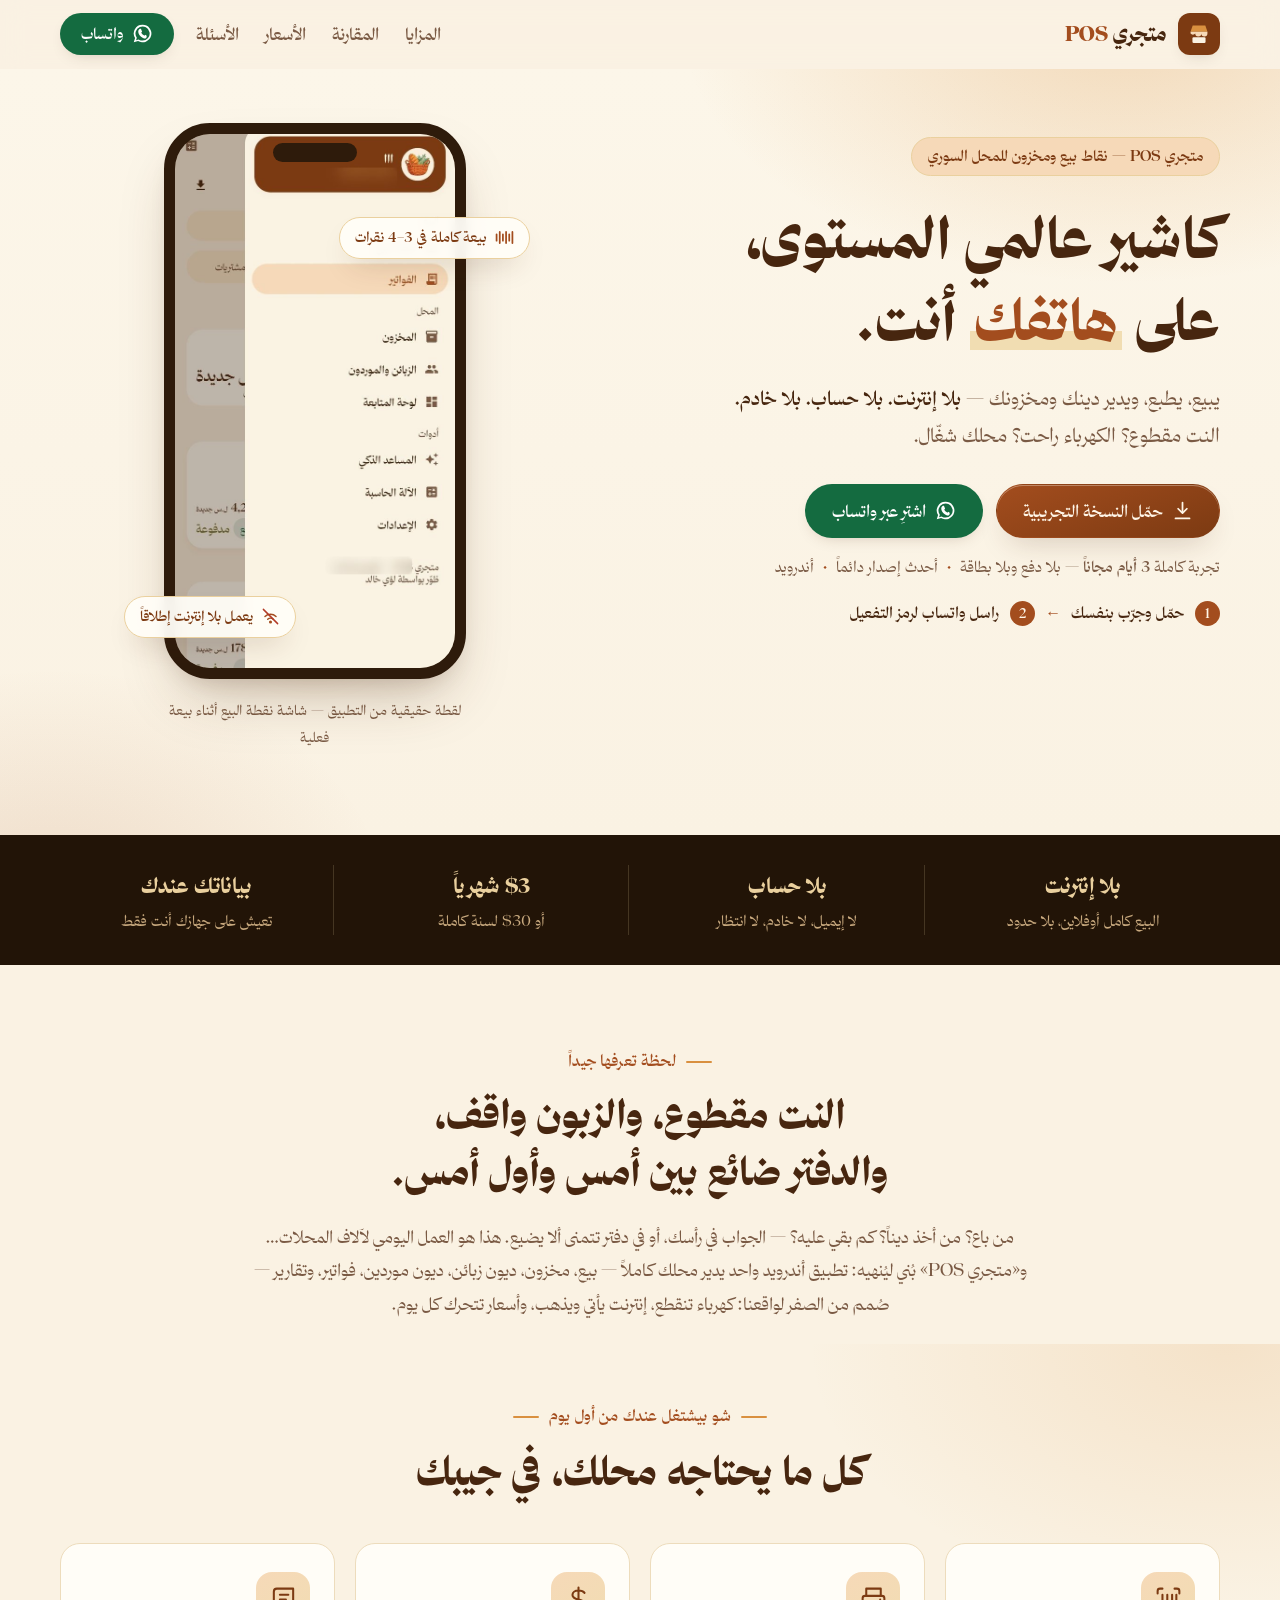
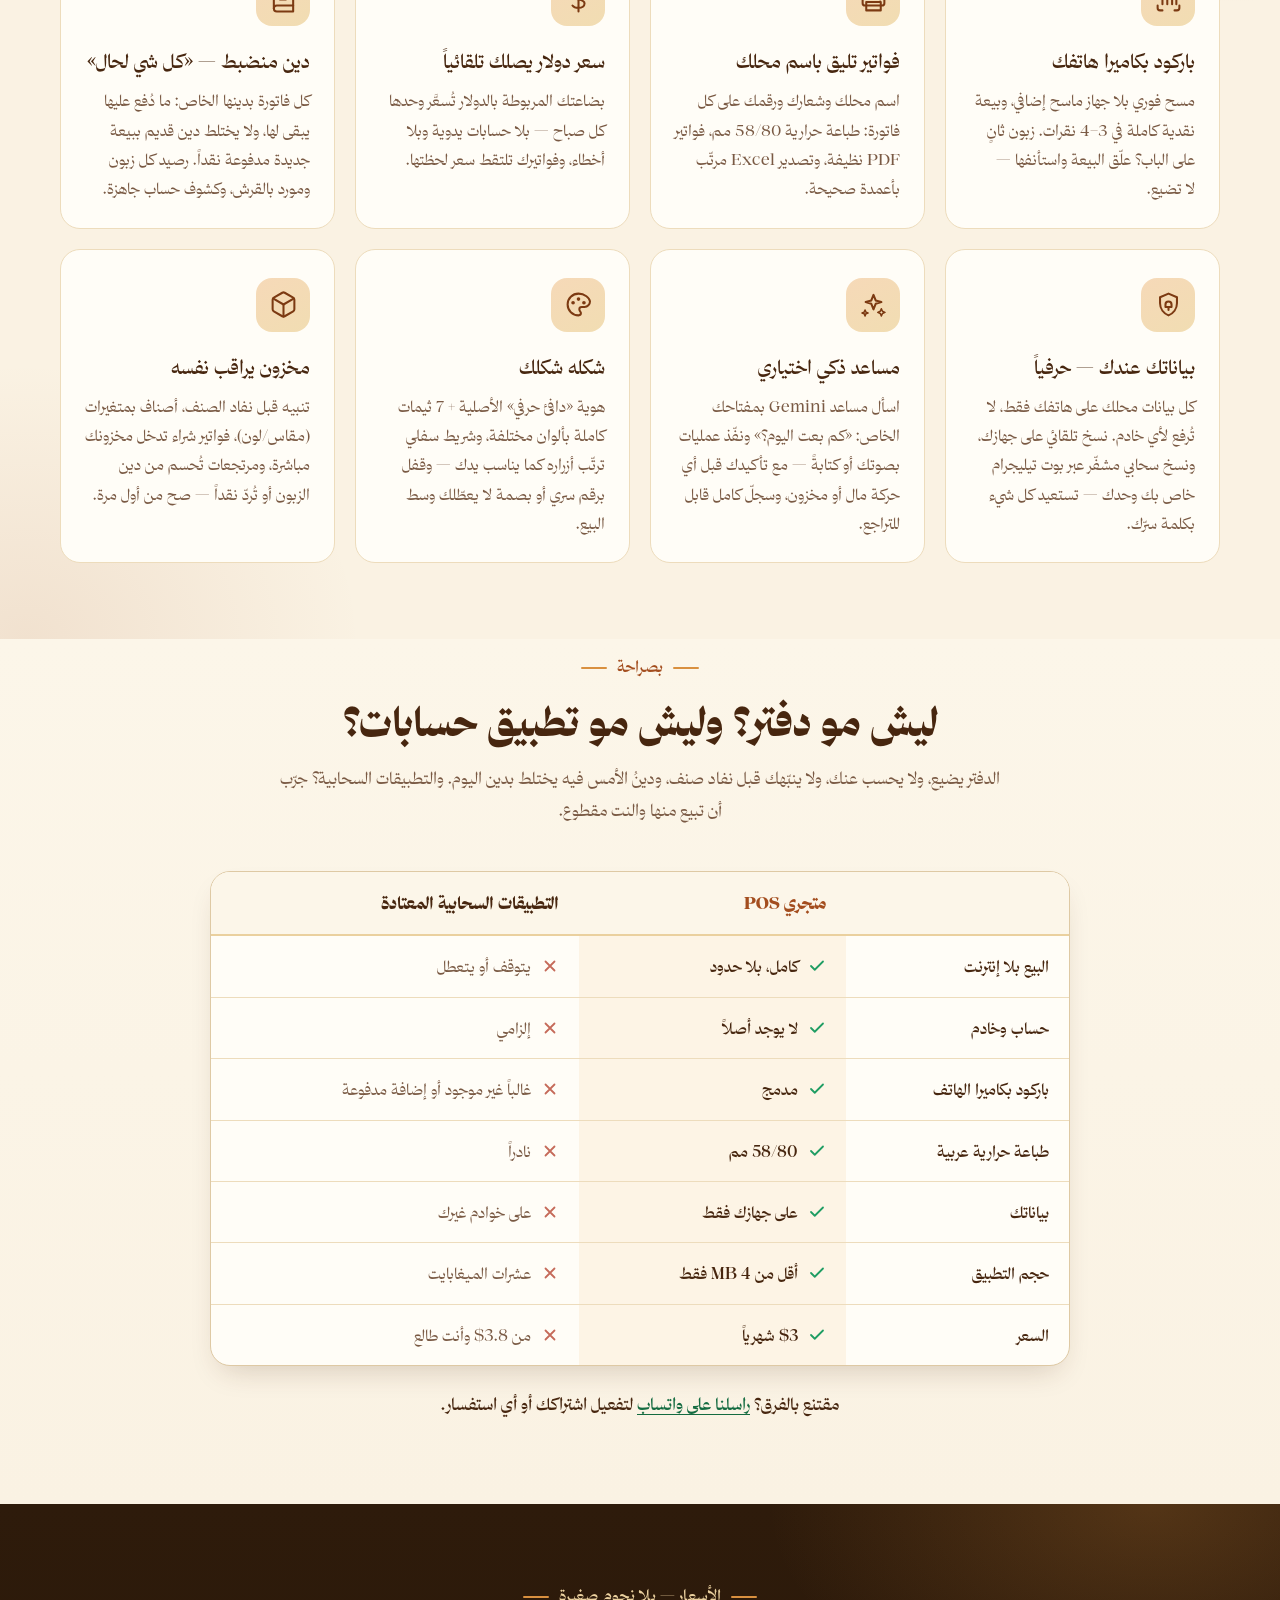
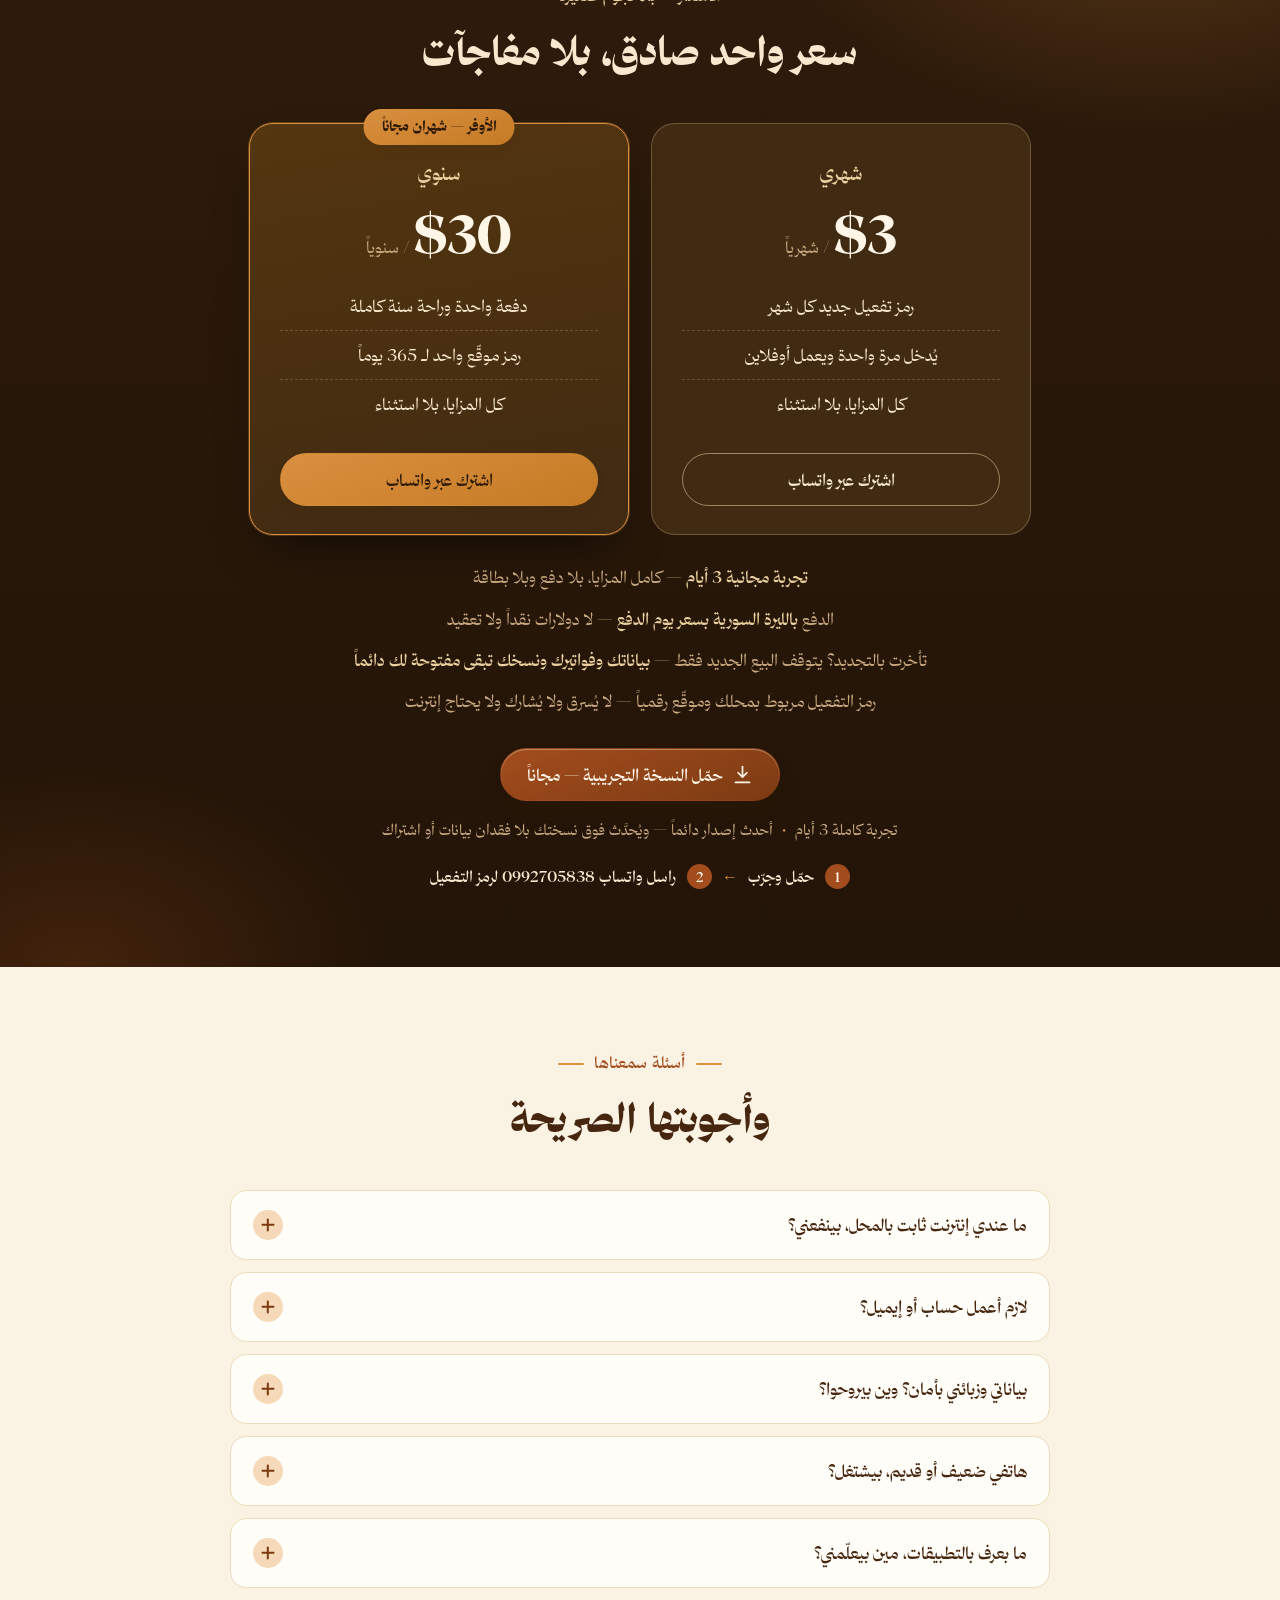
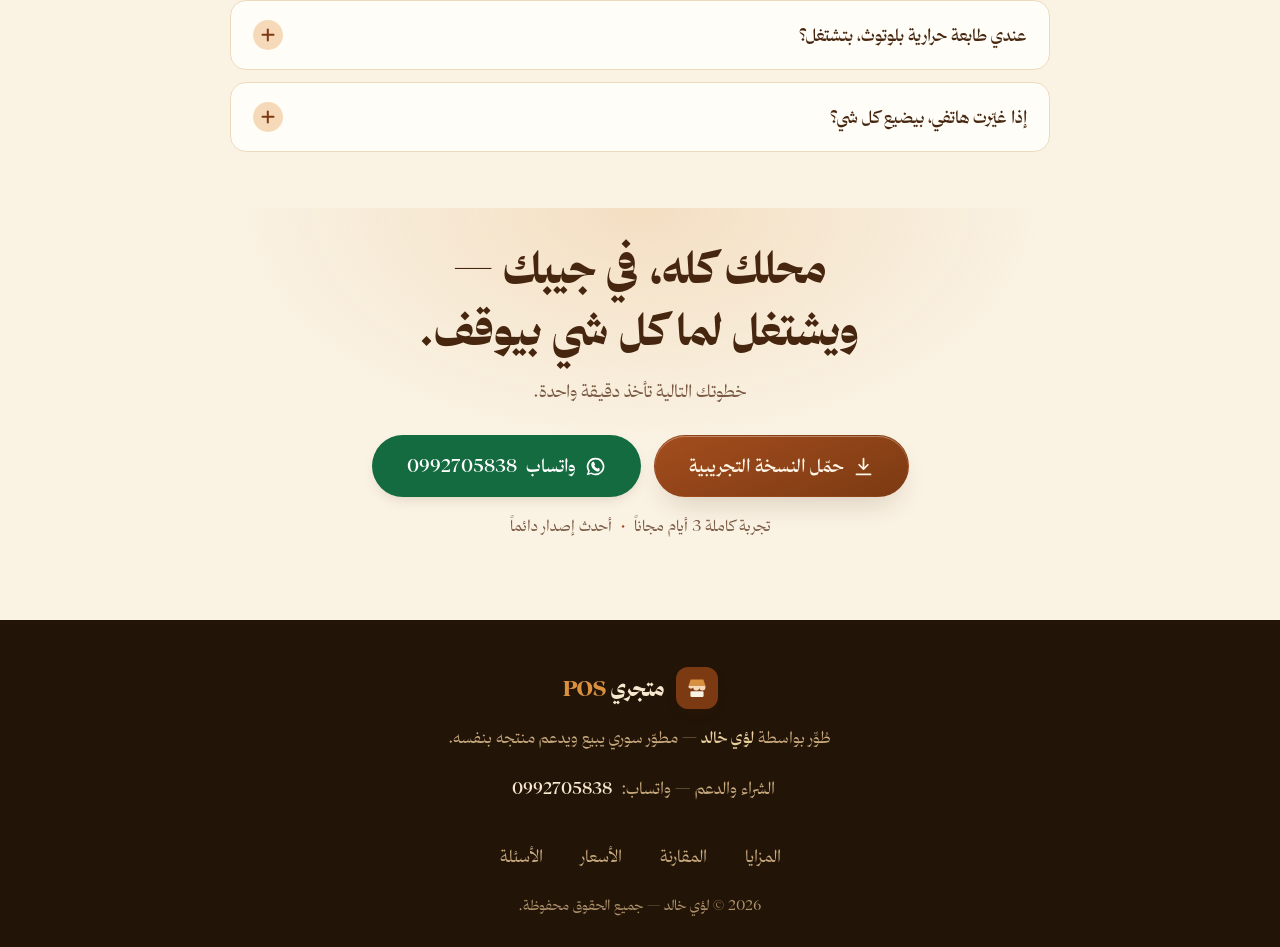
==== commit e0606ddd: "Add files via upload" ====
--- a/index.html
+++ b/index.html
@@ -78,7 +78,7 @@
         <div class="phone-glow" aria-hidden="true"></div>
         <figure class="phone">
           <span class="phone-notch" aria-hidden="true"></span>
-          <img src="assets/img/app-drawer.jpg" alt="لقطة حقيقية من تطبيق متجري POS: قائمة التنقل بهوية «دافئ حرفي» — نقطة البيع، الفواتير، المخزون، الزبائن والموردون، لوحة المتابعة، المساعد الذكي" width="600" height="1145" fetchpriority="high">
+          <img src="assets/img/app-drawer.jpg" alt="لقطة حقيقية من تطبيق متجري POS: شاشة نقطة البيع أثناء بيعة فعلية — منتجات بصورها وأسعارها بالليرة والدولار، سلة بعنصرين وإجمالي، وزرّ الدفع الآن" width="600" height="1249" fetchpriority="high">
         </figure>
         <div class="chip chip-a">
           <svg class="ic" viewBox="0 0 24 24" fill="none" stroke="currentColor" stroke-width="1.8" stroke-linecap="round" aria-hidden="true"><path d="M2 8v8M6 5v14M10 8v8M14 5v14M18 8v8M22 5v14" stroke-width="2.2"/></svg>
@@ -88,7 +88,7 @@
           <svg class="ic" viewBox="0 0 24 24" fill="none" stroke="currentColor" stroke-width="1.8" stroke-linecap="round" stroke-linejoin="round" aria-hidden="true"><path d="M5 12a10 10 0 0 1 14 0M8.5 15.5a5 5 0 0 1 7 0"/><circle cx="12" cy="19" r="1" fill="currentColor"/><path d="M3 3l18 18" stroke="#B23A26"/></svg>
           يعمل بلا إنترنت إطلاقاً
         </div>
-        <figcaption class="shot-note">لقطة حقيقية من التطبيق — قائمة التنقّل بهوية «دافئ حرفي»</figcaption>
+        <figcaption class="shot-note">لقطة حقيقية من التطبيق — شاشة نقطة البيع أثناء بيعة فعلية</figcaption>
       </div>
     </div>
   </div>
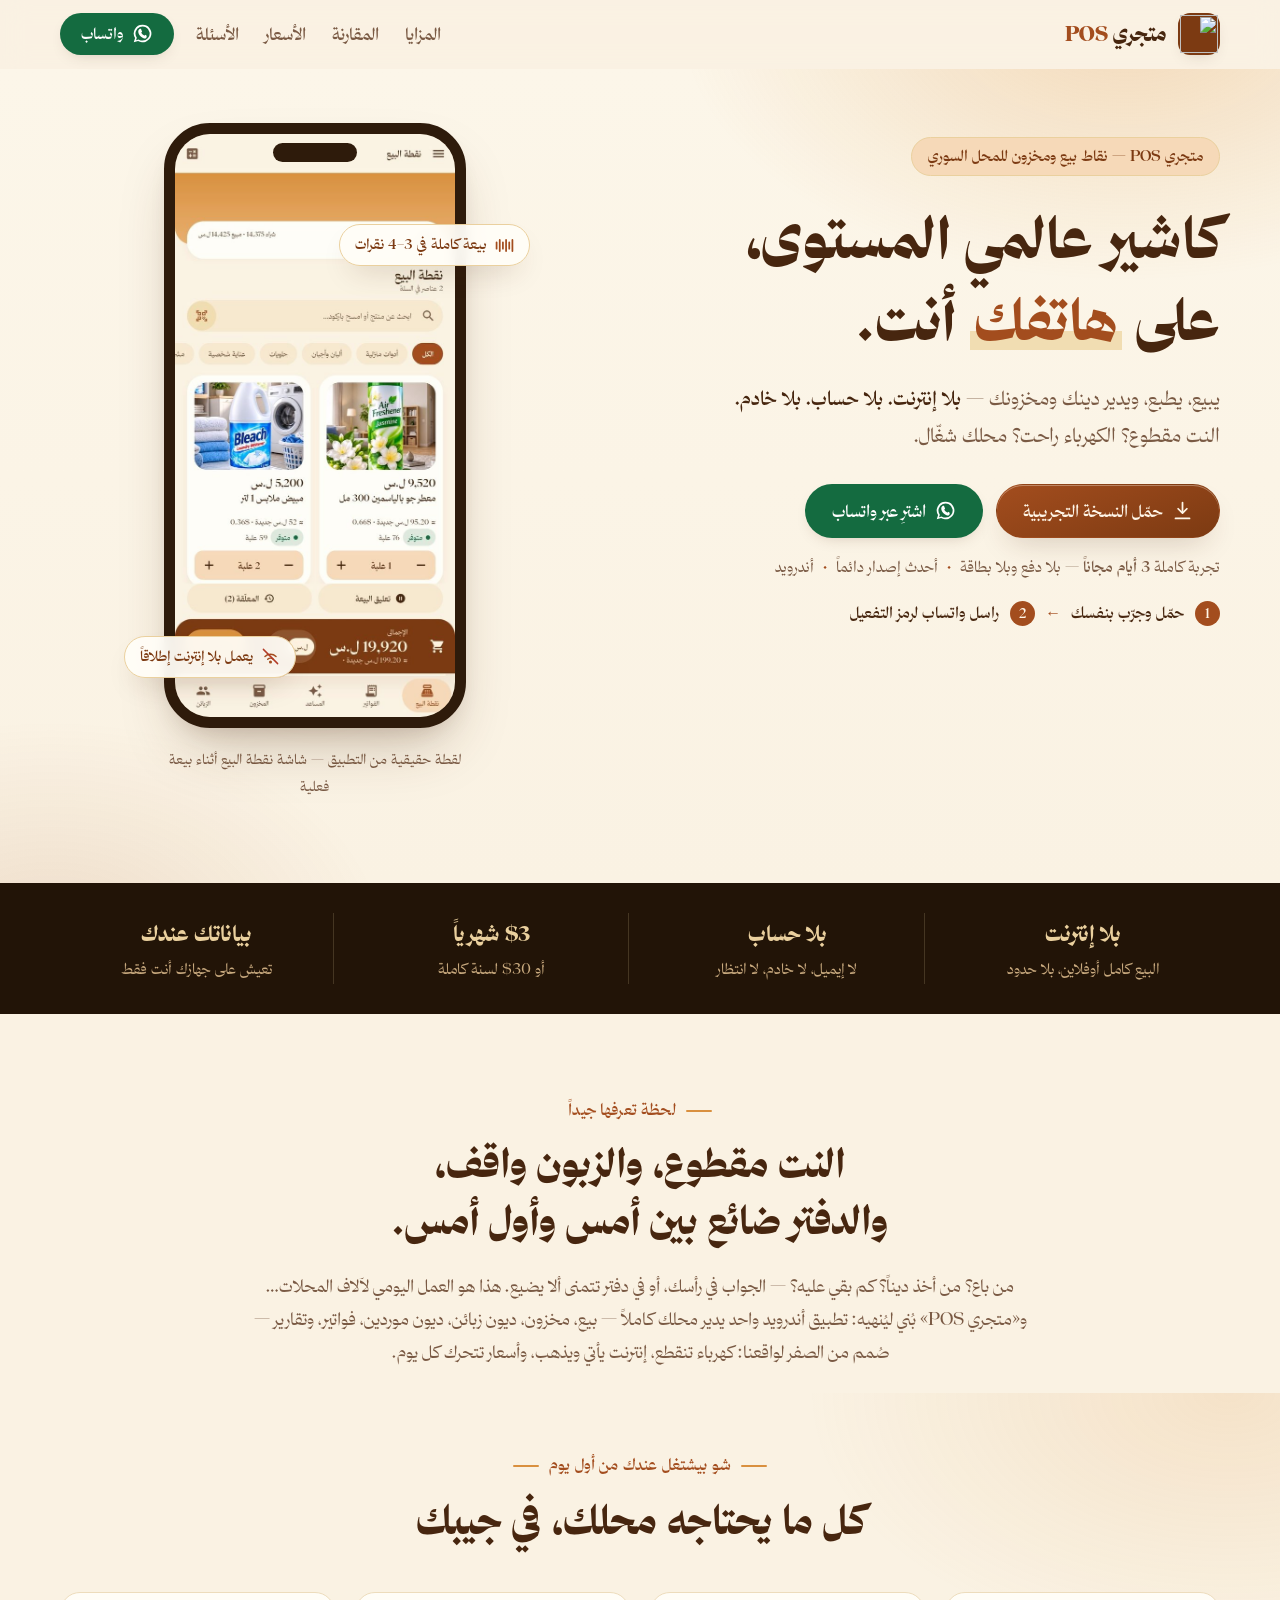
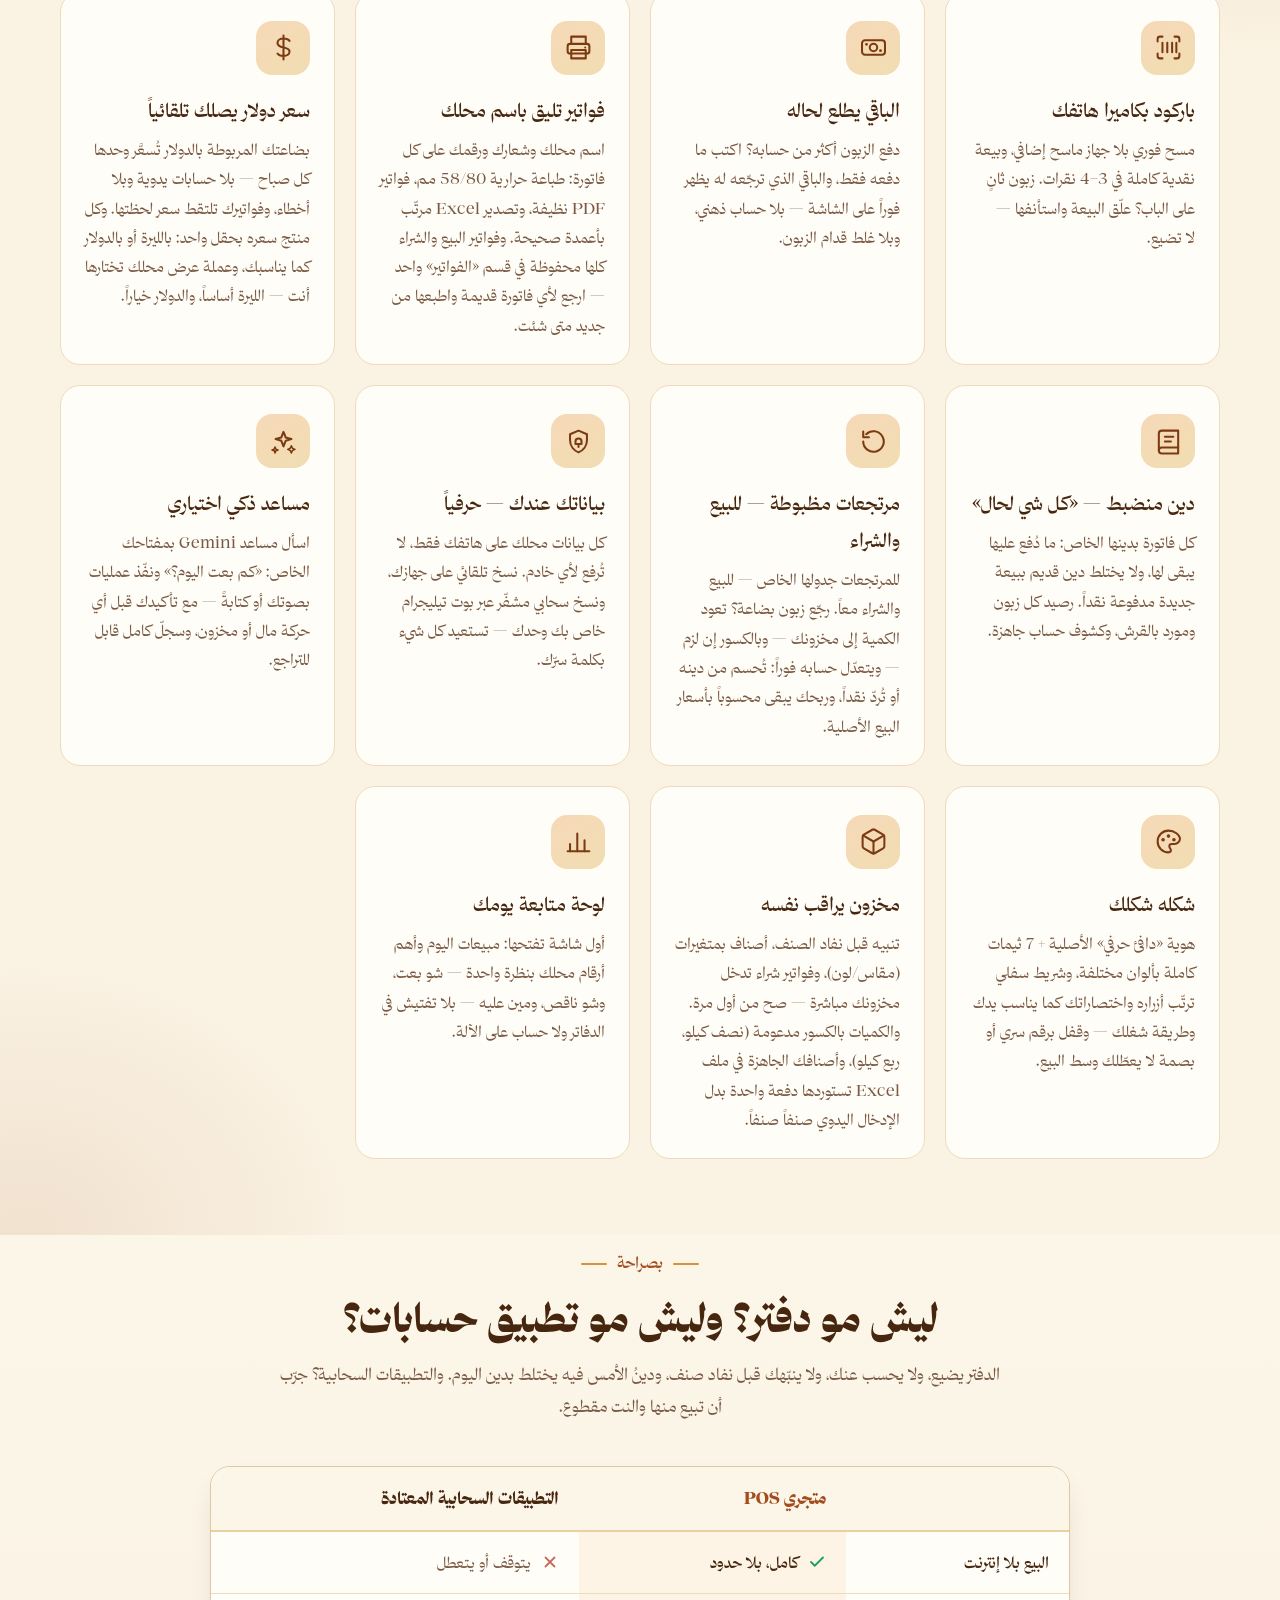
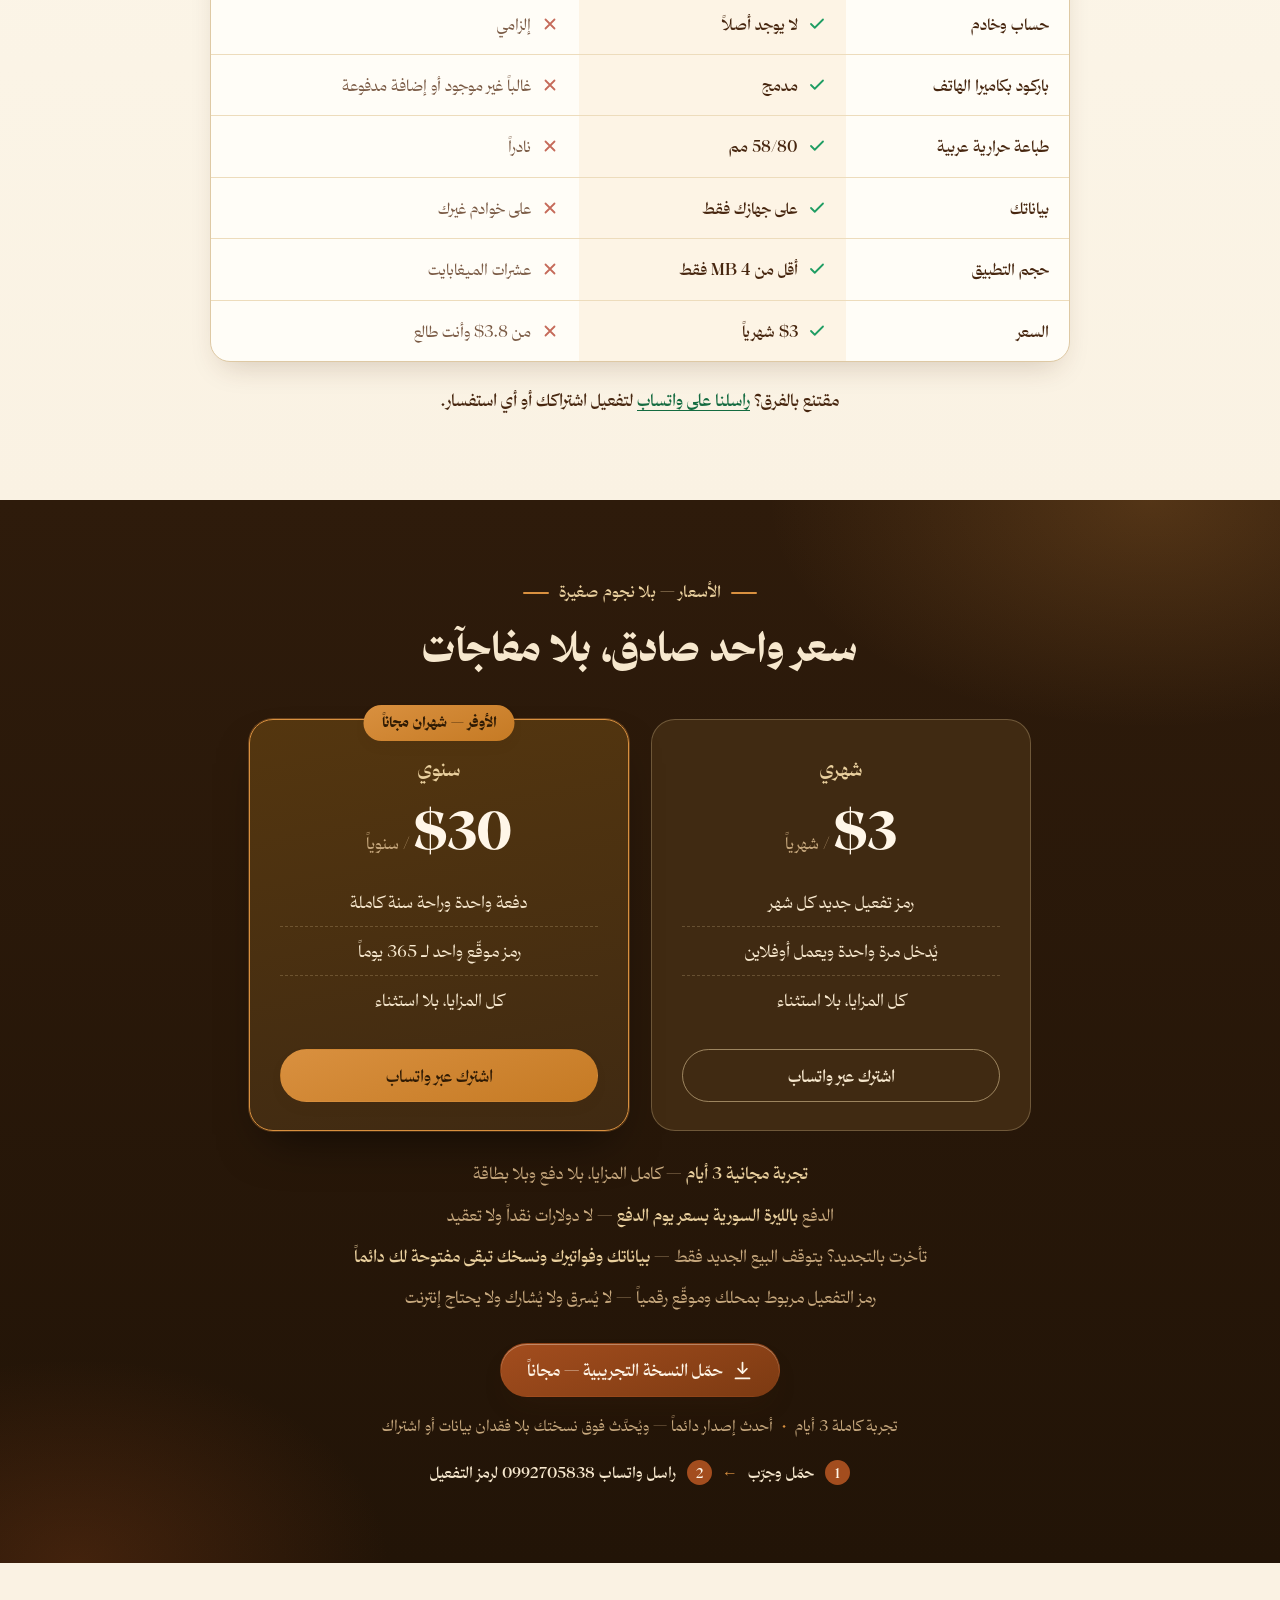
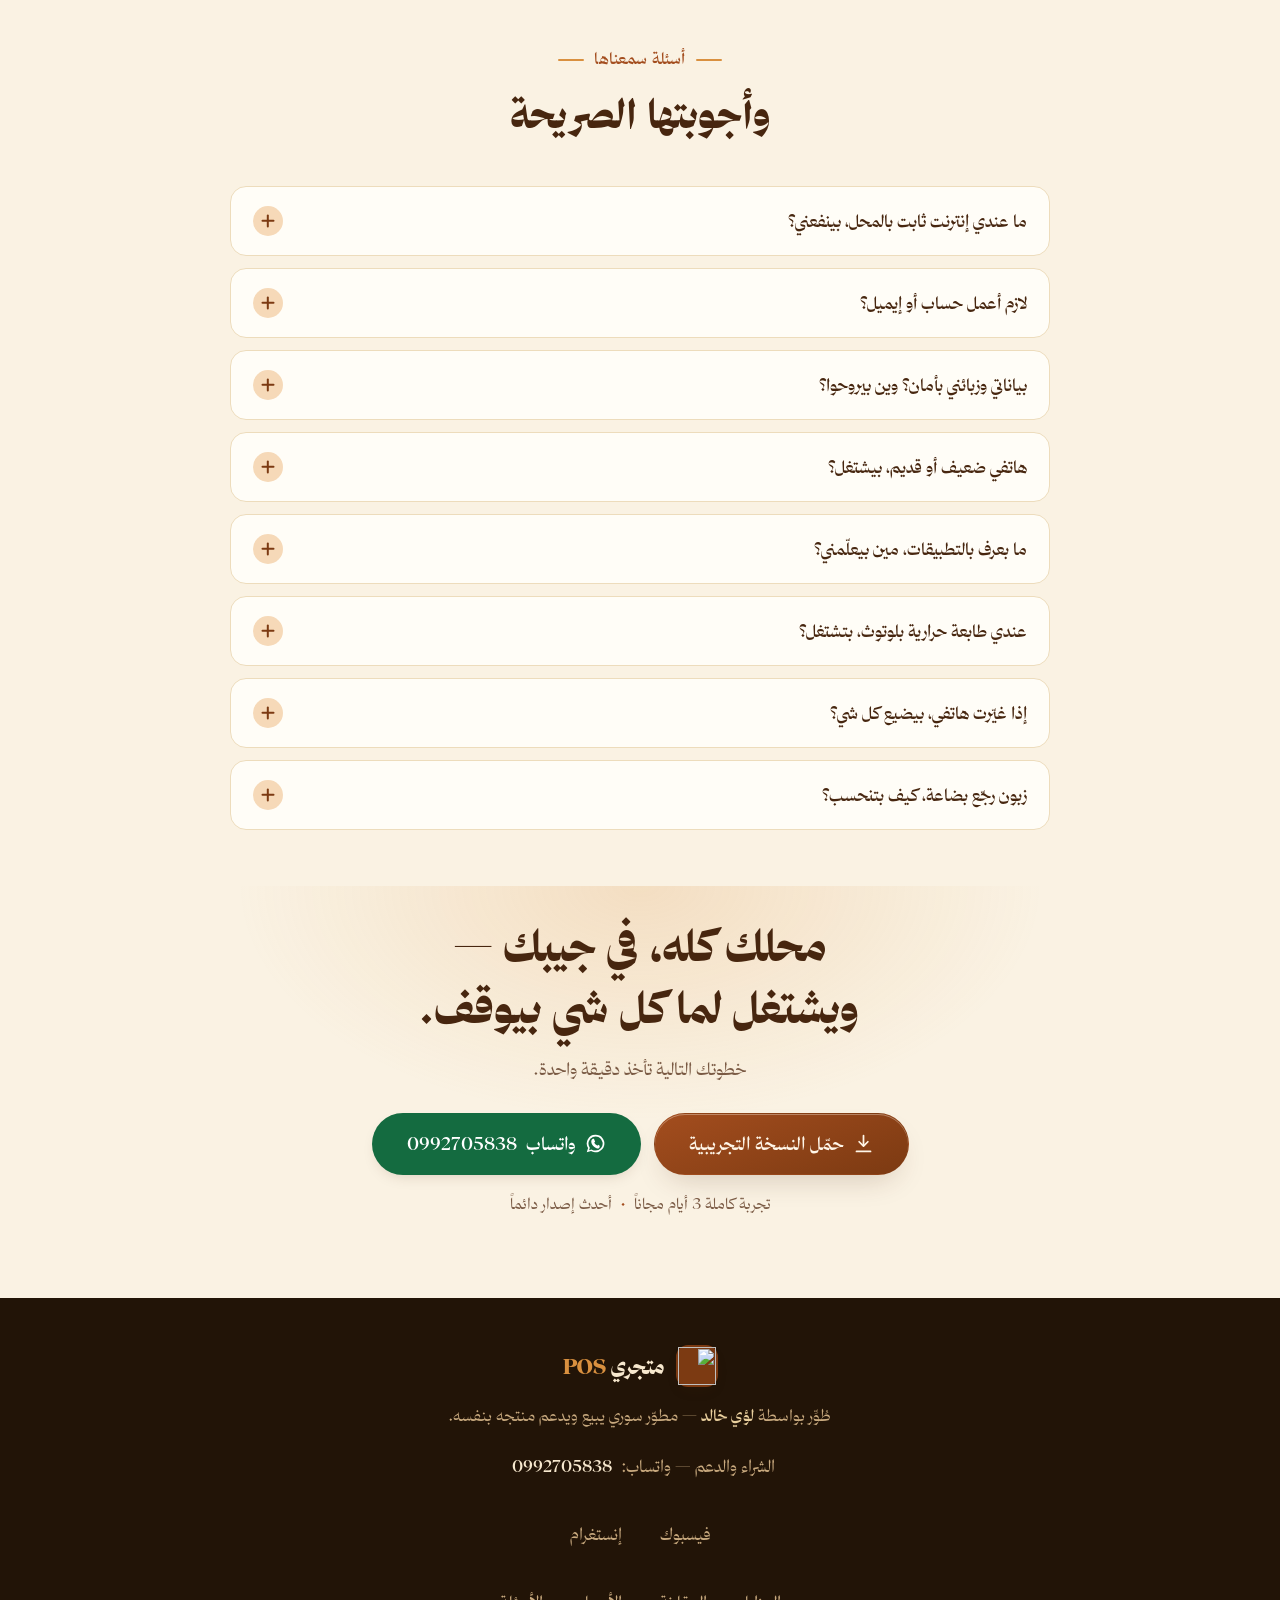
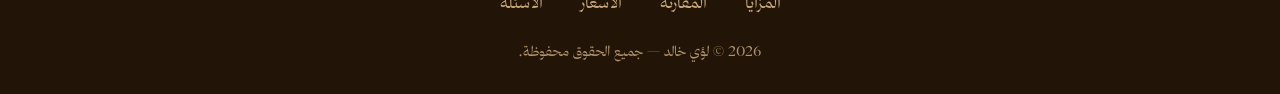
==== commit 316653dd: "Site audit fixes: real icon, /latest/, meta + features" ====
--- a/index.html
+++ b/index.html
@@ -5,7 +5,28 @@
 <meta name="viewport" content="width=device-width, initial-scale=1.0">
 <title>متجري POS — كاشير عالمي المستوى على هاتفك | بلا إنترنت، بلا حساب</title>
 <meta name="description" content="متجري POS: تطبيق نقاط بيع ومخزون للمحل السوري. يبيع ويطبع ويدير دينك بلا إنترنت وبلا حساب وبلا خادم. تجربة مجانية 3 أيام، ثم $3 شهرياً أو $30 سنوياً.">
-<link rel="icon" href="data:image/svg+xml,%3Csvg xmlns='http://www.w3.org/2000/svg' viewBox='0 0 64 64'%3E%3Crect width='64' height='64' rx='14' fill='%237C3A12'/%3E%3Cpath d='M14 26 L18 14 H46 L50 26 Z' fill='%23D9903F'/%3E%3Cpath d='M14 26 H50 V30 a6 6 0 0 1 -12 0 a6 6 0 0 1 -12 0 a6 6 0 0 1 -12 0 Z' fill='%23F6D9B8'/%3E%3Crect x='18' y='38' width='28' height='12' rx='2' fill='%23FAF2E3'/%3E%3C/svg%3E">
+<link rel="icon" href="favicon.ico" sizes="any">
+<link rel="icon" type="image/png" sizes="32x32" href="assets/img/favicon-32.png">
+<link rel="icon" type="image/png" sizes="16x16" href="assets/img/favicon-16.png">
+<link rel="apple-touch-icon" sizes="180x180" href="assets/img/apple-touch-icon.png">
+<link rel="manifest" href="site.webmanifest">
+<meta name="theme-color" content="#FAF2E3">
+<link rel="canonical" href="https://louay0khaled.github.io/storepos/">
+<meta property="og:type" content="website">
+<meta property="og:site_name" content="متجري POS">
+<meta property="og:locale" content="ar_AR">
+<meta property="og:title" content="متجري POS — كاشير عالمي المستوى على هاتفك | بلا إنترنت، بلا حساب">
+<meta property="og:description" content="متجري POS: تطبيق نقاط بيع ومخزون للمحل السوري. يبيع ويطبع ويدير دينك بلا إنترنت وبلا حساب وبلا خادم. تجربة مجانية 3 أيام، ثم $3 شهرياً أو $30 سنوياً.">
+<meta property="og:url" content="https://louay0khaled.github.io/storepos/">
+<meta property="og:image" content="https://louay0khaled.github.io/storepos/assets/img/app-drawer.jpg">
+<meta property="og:image:width" content="600">
+<meta property="og:image:height" content="1249">
+<meta property="og:image:alt" content="لقطة حقيقية من تطبيق متجري POS — شاشة نقطة البيع أثناء بيعة فعلية">
+<meta name="twitter:card" content="summary_large_image">
+<meta name="twitter:title" content="متجري POS — كاشير عالمي المستوى على هاتفك | بلا إنترنت، بلا حساب">
+<meta name="twitter:description" content="متجري POS: تطبيق نقاط بيع ومخزون للمحل السوري. يبيع ويطبع ويدير دينك بلا إنترنت وبلا حساب وبلا خادم. تجربة مجانية 3 أيام، ثم $3 شهرياً أو $30 سنوياً.">
+<meta name="twitter:image" content="https://louay0khaled.github.io/storepos/assets/img/app-drawer.jpg">
+<meta name="twitter:image:alt" content="لقطة حقيقية من تطبيق متجري POS — شاشة نقطة البيع أثناء بيعة فعلية">
 <script>document.documentElement.classList.add("js");window.__revealSafety=setTimeout(function(){document.documentElement.classList.add("reveal-all")},3000);</script>
 <link rel="preload" href="assets/fonts/thmanyah-Regular.woff2" as="font" type="font/woff2" crossorigin>
 <link rel="preload" href="assets/fonts/thmanyah-Medium.woff2" as="font" type="font/woff2" crossorigin>
@@ -19,7 +40,7 @@
   <div class="container header-in">
     <a class="brand" href="#top" aria-label="متجري POS — الرئيسية">
       <span class="brand-mark" aria-hidden="true">
-        <svg viewBox="0 0 64 64"><path d="M14 27 L18.5 14 H45.5 L50 27 Z" fill="#D9903F"/><path d="M14 27 H50 V31 a6.5 6.5 0 0 1 -13 0 a6.5 6.5 0 0 1 -13 0 a6.5 6.5 0 0 1 -10 0 Z" fill="#F6D9B8"/><rect x="18" y="39" width="28" height="12" rx="2.5" fill="#FAF2E3"/></svg>
+        <img src="assets/img/icon-192.png" alt="" width="192" height="192">
       </span>
       <span class="brand-name">متجري <span class="brand-pos">POS</span></span>
     </a>
@@ -139,14 +160,19 @@
         <p>مسح فوري بلا جهاز ماسح إضافي، وبيعة نقدية كاملة في 3–4 نقرات. زبون ثانٍ على الباب؟ علّق البيعة واستأنفها — لا&nbsp;تضيع.</p>
       </article>
       <article class="card reveal">
+        <span class="card-ic"><svg viewBox="0 0 24 24" fill="none" stroke="currentColor" stroke-width="1.7" stroke-linecap="round" stroke-linejoin="round"><rect x="2.5" y="6" width="19" height="12" rx="2.5"/><circle cx="12" cy="12" r="3.1"/><path d="M6.2 9.4h.01M17.8 14.6h.01" stroke-width="2.4"/></svg></span>
+        <h3>الباقي يطلع لحاله</h3>
+        <p>دفع الزبون أكثر من حسابه؟ اكتب ما دفعه فقط، والباقي الذي ترجّعه له يظهر فوراً على الشاشة — بلا حساب ذهني، وبلا غلط قدام الزبون.</p>
+      </article>
+      <article class="card reveal">
         <span class="card-ic"><svg viewBox="0 0 24 24" fill="none" stroke="currentColor" stroke-width="1.7" stroke-linecap="round" stroke-linejoin="round"><path d="M6 9V3h12v6"/><rect x="3" y="9" width="18" height="8" rx="2"/><path d="M6 14h12v7H6z"/><path d="M17.5 12h.01"/></svg></span>
         <h3>فواتير تليق باسم محلك</h3>
-        <p>اسم محلك وشعارك ورقمك على كل فاتورة: طباعة حرارية <span class="num">58/80</span> مم، فواتير PDF نظيفة، وتصدير Excel مرتّب بأعمدة صحيحة.</p>
+        <p>اسم محلك وشعارك ورقمك على كل فاتورة: طباعة حرارية <span class="num">58/80</span> مم، فواتير PDF نظيفة، وتصدير Excel مرتّب بأعمدة صحيحة. وفواتير البيع والشراء كلها محفوظة في قسم «الفواتير» واحد — ارجع لأي فاتورة قديمة واطبعها من جديد متى شئت.</p>
       </article>
       <article class="card reveal">
         <span class="card-ic"><svg viewBox="0 0 24 24" fill="none" stroke="currentColor" stroke-width="1.7" stroke-linecap="round" stroke-linejoin="round"><path d="M12 2v20M17 6.5c-.8-1.2-2.6-2-5-2-3 0-5 1.6-5 3.7 0 5.1 10 2.7 10 7.1 0 2.1-2 3.7-5 3.7-2.4 0-4.2-.8-5-2"/></svg></span>
         <h3>سعر دولار يصلك تلقائياً</h3>
-        <p>بضاعتك المربوطة بالدولار تُسعَّر وحدها كل صباح — بلا حسابات يدوية وبلا أخطاء، وفواتيرك تلتقط سعر لحظتها.</p>
+        <p>بضاعتك المربوطة بالدولار تُسعَّر وحدها كل صباح — بلا حسابات يدوية وبلا أخطاء، وفواتيرك تلتقط سعر لحظتها. وكل منتج سعره بحقل واحد: بالليرة أو بالدولار كما يناسبك، وعملة عرض محلك تختارها أنت — الليرة أساساً، والدولار خياراً.</p>
       </article>
       <article class="card reveal">
         <span class="card-ic"><svg viewBox="0 0 24 24" fill="none" stroke="currentColor" stroke-width="1.7" stroke-linecap="round" stroke-linejoin="round"><path d="M4 19.5A2.5 2.5 0 0 1 6.5 17H20V3H6.5A2.5 2.5 0 0 0 4 5.5v14Z"/><path d="M4 19.5A2.5 2.5 0 0 0 6.5 22H20v-5"/><path d="M9 8h7M9 12h5"/></svg></span>
@@ -154,6 +180,11 @@
         <p>كل فاتورة بدينها الخاص: ما دُفع عليها يبقى لها، ولا يختلط دين قديم ببيعة جديدة مدفوعة نقداً. رصيد كل زبون ومورد بالقرش، وكشوف حساب&nbsp;جاهزة.</p>
       </article>
       <article class="card reveal">
+        <span class="card-ic"><svg viewBox="0 0 24 24" fill="none" stroke="currentColor" stroke-width="1.7" stroke-linecap="round" stroke-linejoin="round"><path d="M3.5 12a8.5 8.5 0 1 0 2.5-6"/><path d="M3.5 3.8v4.7h4.7"/></svg></span>
+        <h3>مرتجعات مظبوطة — للبيع والشراء</h3>
+        <p>للمرتجعات جدولها الخاص — للبيع والشراء معاً. رجّع زبون بضاعة؟ تعود الكمية إلى مخزونك — وبالكسور إن لزم — ويتعدّل حسابه فوراً: تُحسم من دينه أو تُردّ نقداً، وربحك يبقى محسوباً بأسعار البيع الأصلية.</p>
+      </article>
+      <article class="card reveal">
         <span class="card-ic"><svg viewBox="0 0 24 24" fill="none" stroke="currentColor" stroke-width="1.7" stroke-linecap="round" stroke-linejoin="round"><path d="M12 3l7 3v5c0 4.6-3 8.4-7 10-4-1.6-7-5.4-7-10V6l7-3Z"/><path d="M9.5 12a2.5 2.5 0 0 1 5 0v2h-5v-2Z"/><path d="M12 14v2.5"/></svg></span>
         <h3>بياناتك عندك — حرفياً</h3>
         <p>كل بيانات محلك على هاتفك فقط، لا تُرفع لأي خادم. نسخ تلقائي على جهازك، ونسخ سحابي مشفّر عبر بوت تيليجرام خاص بك وحدك — تستعيد كل شيء بكلمة سرّك.</p>
@@ -166,12 +197,17 @@
       <article class="card reveal">
         <span class="card-ic"><svg viewBox="0 0 24 24" fill="none" stroke="currentColor" stroke-width="1.7" stroke-linecap="round" stroke-linejoin="round"><path d="M12 3a9 9 0 1 0 0 18c1.4 0 2-.9 2-1.9 0-.7-.4-1.2-.8-1.7-.4-.5-.5-1-.5-1.5 0-1 .8-1.9 2-1.9H17a4.5 4.5 0 0 0 4.5-4.5C21.3 6.6 17 3 12 3Z"/><circle cx="7.5" cy="10.5" r="1.5" fill="currentColor" stroke="none"/><circle cx="12" cy="7.5" r="1.5" fill="currentColor" stroke="none"/><circle cx="16.5" cy="10.5" r="1.5" fill="currentColor" stroke="none"/></svg></span>
         <h3>شكله شكلك</h3>
-        <p>هوية «دافئ حرفي» الأصلية + 7 ثيمات كاملة بألوان مختلفة، وشريط سفلي ترتّب أزراره كما يناسب يدك — وقفل برقم سري أو بصمة لا يعطّلك وسط البيع.</p>
+        <p>هوية «دافئ حرفي» الأصلية + 7 ثيمات كاملة بألوان مختلفة، وشريط سفلي ترتّب أزراره واختصاراتك كما يناسب يدك وطريقة شغلك — وقفل برقم سري أو بصمة لا يعطّلك وسط البيع.</p>
       </article>
       <article class="card reveal">
         <span class="card-ic"><svg viewBox="0 0 24 24" fill="none" stroke="currentColor" stroke-width="1.7" stroke-linecap="round" stroke-linejoin="round"><path d="M21 8a2 2 0 0 0-1-1.73l-7-4a2 2 0 0 0-2 0l-7 4A2 2 0 0 0 3 8v8a2 2 0 0 0 1 1.73l7 4a2 2 0 0 0 2 0l7-4A2 2 0 0 0 21 16Z"/><path d="m3.3 7 8.7 5 8.7-5"/><path d="M12 22V12"/></svg></span>
         <h3>مخزون يراقب نفسه</h3>
-        <p>تنبيه قبل نفاد الصنف، أصناف بمتغيرات (مقاس/لون)، فواتير شراء تدخل مخزونك مباشرة، ومرتجعات تُحسم من دين الزبون أو تُردّ نقداً — صح من أول مرة.</p>
+        <p>تنبيه قبل نفاد الصنف، أصناف بمتغيرات (مقاس/لون)، وفواتير شراء تدخل مخزونك مباشرة — صح من أول مرة. والكميات بالكسور مدعومة (نصف كيلو، ربع كيلو)، وأصنافك الجاهزة في ملف Excel تستوردها دفعة واحدة بدل الإدخال اليدوي صنفاً صنفاً.</p>
+      </article>
+      <article class="card reveal">
+        <span class="card-ic"><svg viewBox="0 0 24 24" fill="none" stroke="currentColor" stroke-width="1.7" stroke-linecap="round" stroke-linejoin="round"><path d="M5 20v-6M11 20V5.5M17 20v-9"/><path d="M3 20h18"/></svg></span>
+        <h3>لوحة متابعة يومك</h3>
+        <p>أول شاشة تفتحها: مبيعات اليوم وأهم أرقام محلك بنظرة واحدة — شو بعت، وشو ناقص، ومين عليه — بلا تفتيش في الدفاتر ولا حساب على الآلة.</p>
       </article>
     </div>
   </div>
@@ -325,6 +361,10 @@
       <div class="acc-item">
         <button class="acc-btn" aria-expanded="false">إذا غيّرت هاتفي، بيضيع كل شي؟<span class="acc-ic" aria-hidden="true"></span></button>
         <div class="acc-panel"><p>لا. نسختك الاحتياطية المشفّرة تستعيد محلك كاملاً على الهاتف الجديد، واشتراكك ينتقل معك بمراسلتنا على واتساب.</p></div>
+      </div>
+      <div class="acc-item">
+        <button class="acc-btn" aria-expanded="false">زبون رجّع بضاعة، كيف بتنحسب؟<span class="acc-ic" aria-hidden="true"></span></button>
+        <div class="acc-panel"><p>للمرتجعات جدول خاص — للبيع والشراء معاً. سجّل المرتجع فتعود الكمية إلى مخزونك (وبالكسور إن لزم) ويتعدّل حساب الزبون فوراً: تُحسم من دينه أو تُردّ له نقداً، وربحك يبقى محسوباً بسعر البيع الأصلي.</p></div>
       </div>
     </div>
   </div>
@@ -356,12 +396,16 @@
   <div class="container footer-in">
     <a class="brand light" href="#top">
       <span class="brand-mark" aria-hidden="true">
-        <svg viewBox="0 0 64 64"><path d="M14 27 L18.5 14 H45.5 L50 27 Z" fill="#D9903F"/><path d="M14 27 H50 V31 a6.5 6.5 0 0 1 -13 0 a6.5 6.5 0 0 1 -13 0 a6.5 6.5 0 0 1 -10 0 Z" fill="#F6D9B8"/><rect x="18" y="39" width="28" height="12" rx="2.5" fill="#FAF2E3"/></svg>
+        <img src="assets/img/icon-192.png" alt="" width="192" height="192">
       </span>
       <span class="brand-name">متجري <span class="brand-pos">POS</span></span>
     </a>
     <p class="dev">طُوِّر بواسطة <strong>لؤي خالد</strong> — مطوّر سوري يبيع ويدعم منتجه بنفسه.</p>
     <p class="foot-wa">الشراء والدعم — واتساب: <a class="num" href="https://wa.me/963992705838" target="_blank" rel="noopener">0992705838</a></p>
+    <nav class="foot-nav" aria-label="تابعنا على التواصل الاجتماعي">
+      <a href="https://www.facebook.com/profile.php?id=61596198909220" target="_blank" rel="noopener">فيسبوك</a>
+      <a href="https://www.instagram.com/matjari.p0s" target="_blank" rel="noopener">إنستغرام</a>
+    </nav>
     <nav class="foot-nav" aria-label="روابط سفلية">
       <a href="#features">المزايا</a>
       <a href="#compare">المقارنة</a>
--- a/styles.css
+++ b/styles.css
@@ -56,13 +56,19 @@
 
 * { box-sizing: border-box; margin: 0; padding: 0; }
 
+/* لا وميض عند اللمس، ولا تحديد نصّ عند النقر/اللمس — الموقع واجهة عرض وروابط.
+   حقول الإدخال (إن وُجدت) تبقى قابلة للتحديد والتحرير. */
+* { -webkit-tap-highlight-color: transparent; }
+body { -webkit-user-select: none; user-select: none; }
+input, textarea { -webkit-user-select: text; user-select: text; }
+
 html {
   scroll-behavior: smooth;
   overflow-x: clip;
 }
 
 body {
-  font-family: "Thmanyah", "Segoe UI", Tahoma, serif;
+  font-family: "Thmanyah", serif;
   font-weight: 400;
   background: var(--bg);
   color: var(--ink);
@@ -212,7 +218,7 @@
   place-items: center;
   box-shadow: var(--shadow-sm);
 }
-.brand-mark svg { width: 30px; height: 30px; }
+.brand-mark img { width: 38px; height: 38px; }
 .brand-name { font-weight: 900; font-size: 1.32rem; line-height: 1; }
 .brand-pos { color: var(--primary); }
 .brand.light .brand-name { color: var(--dark-text); }
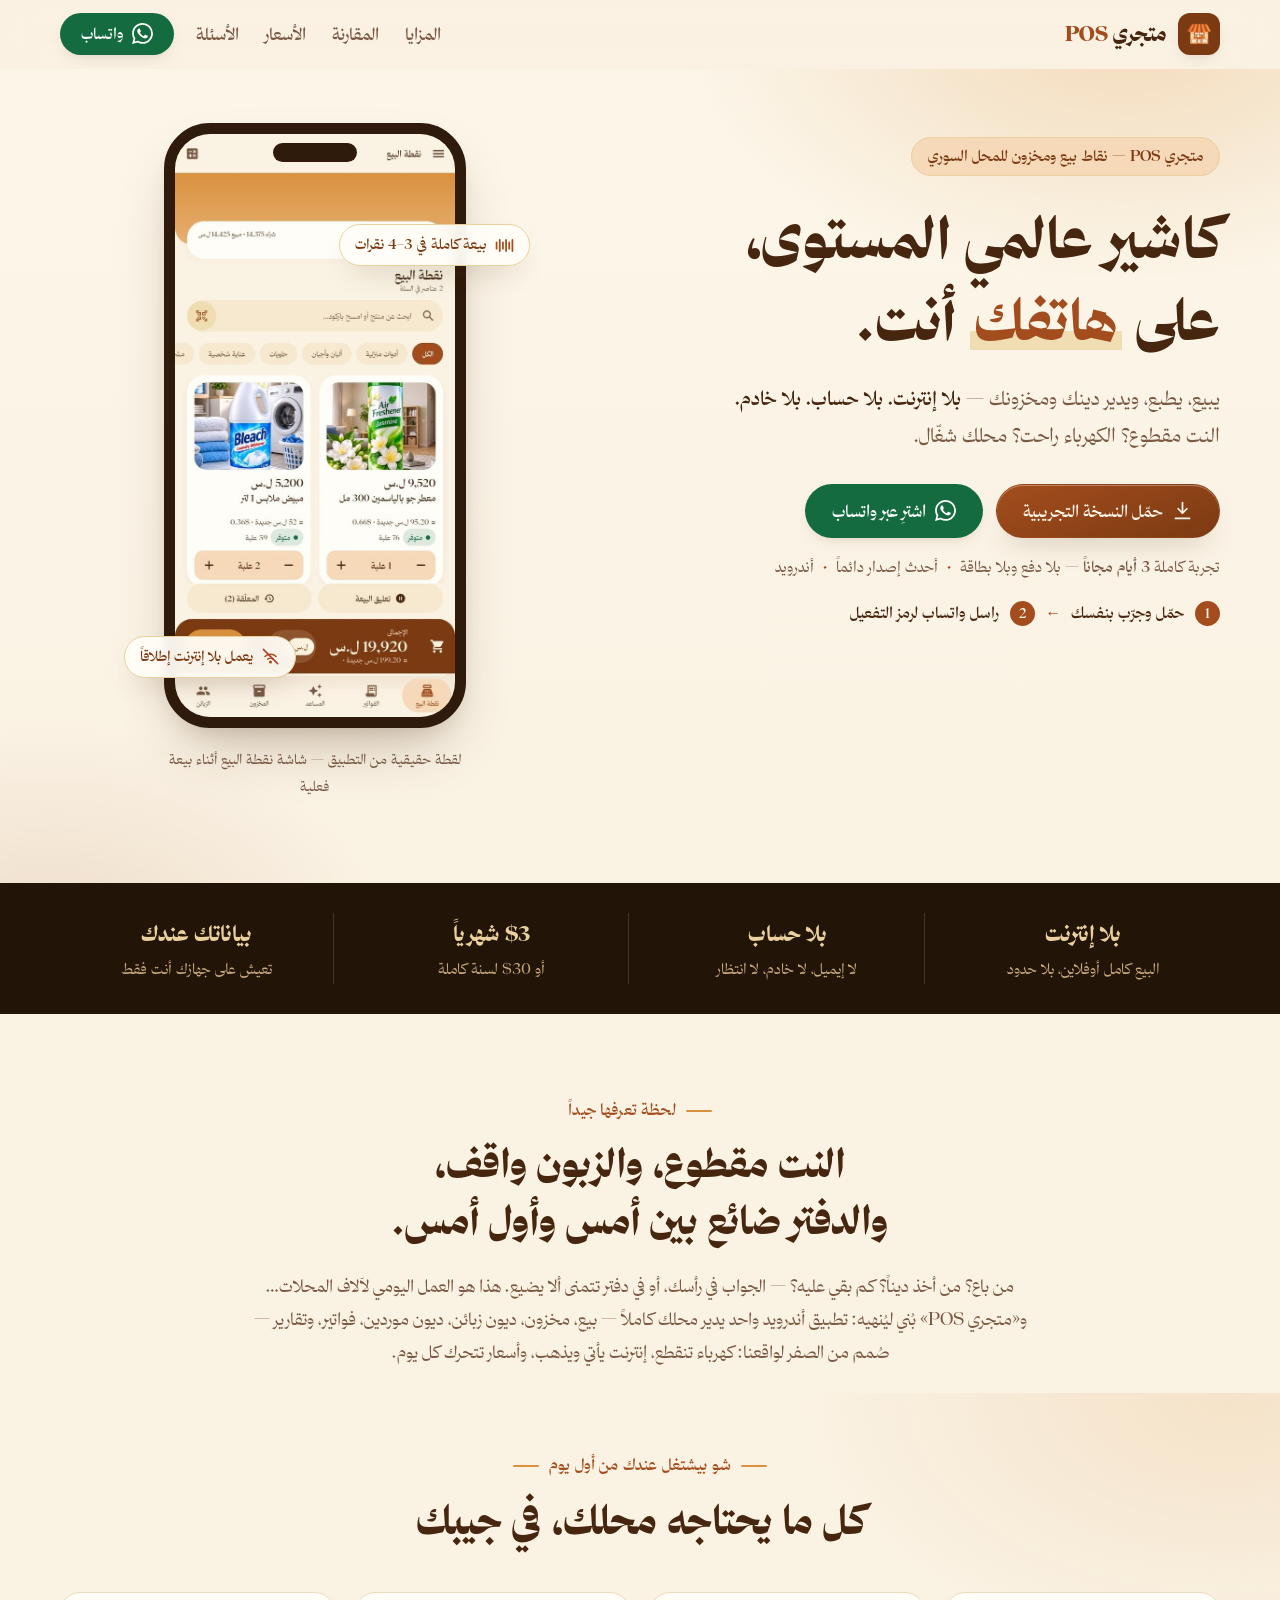
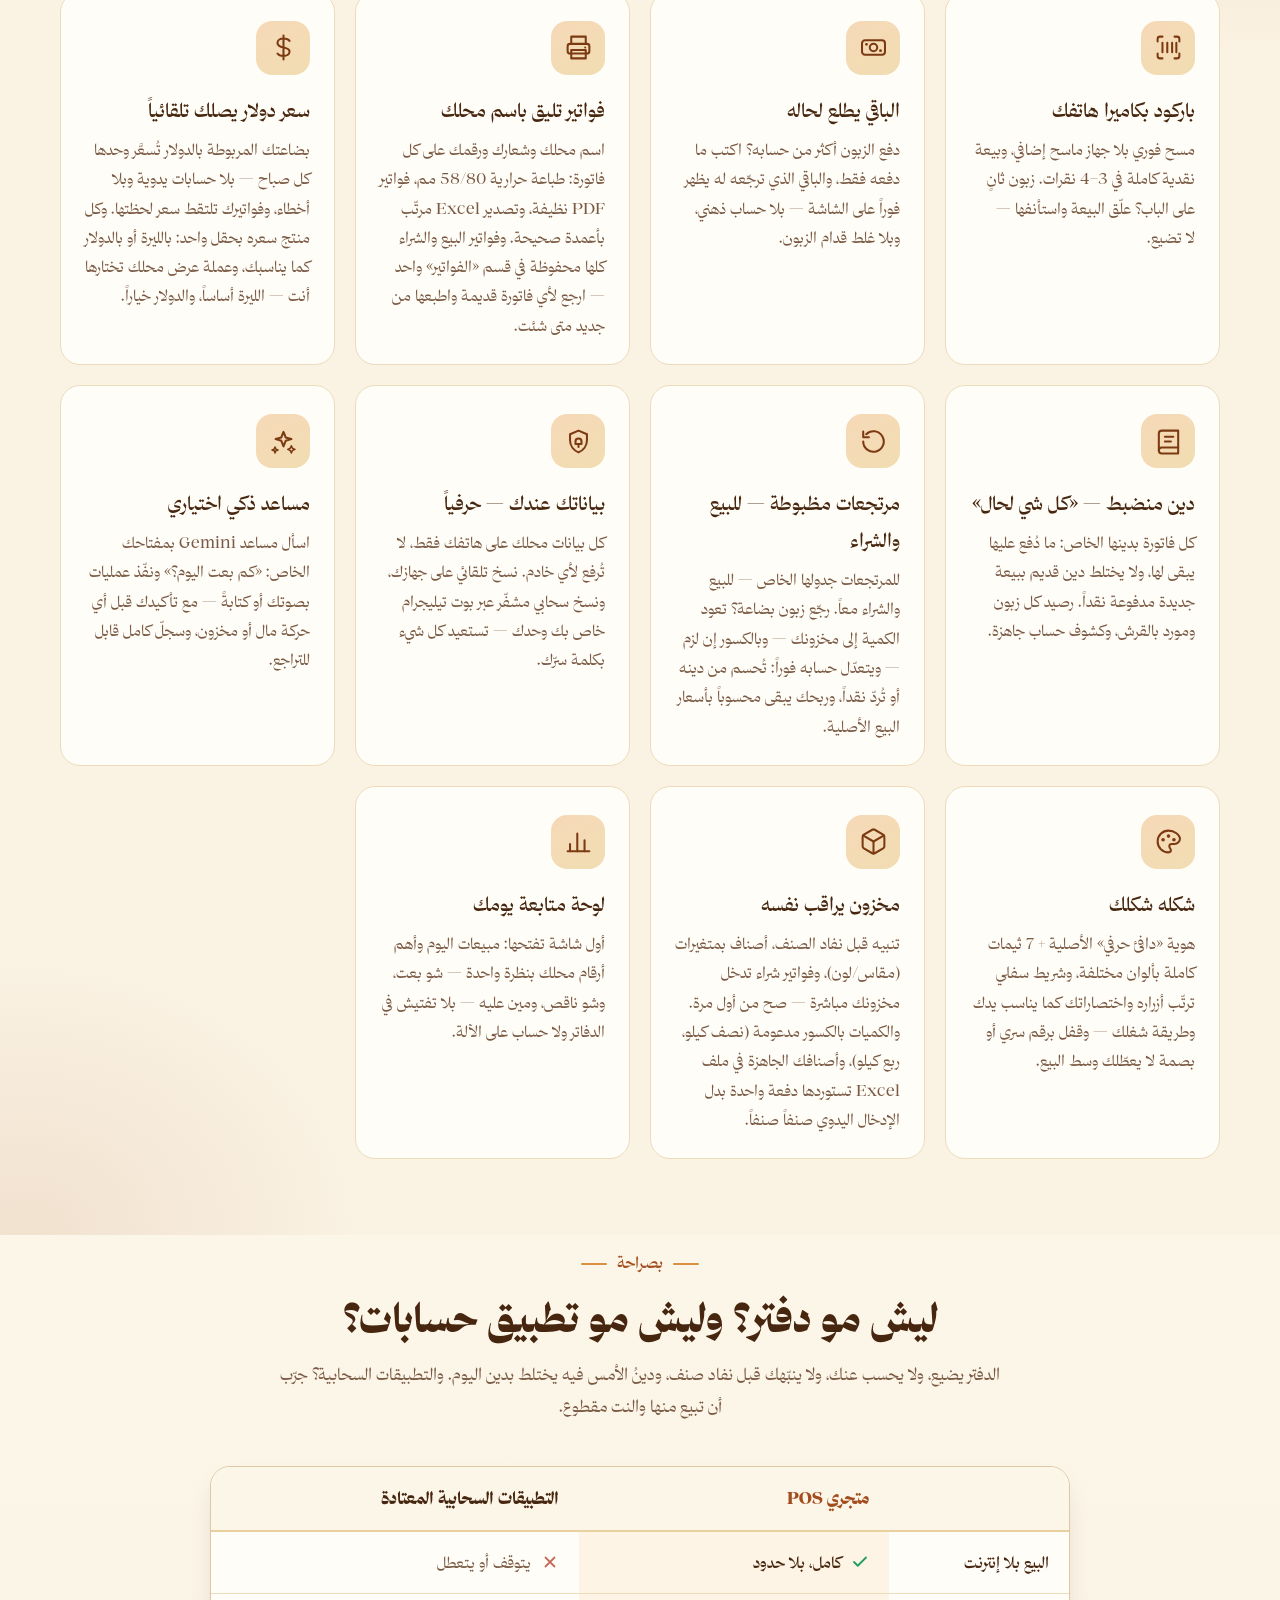
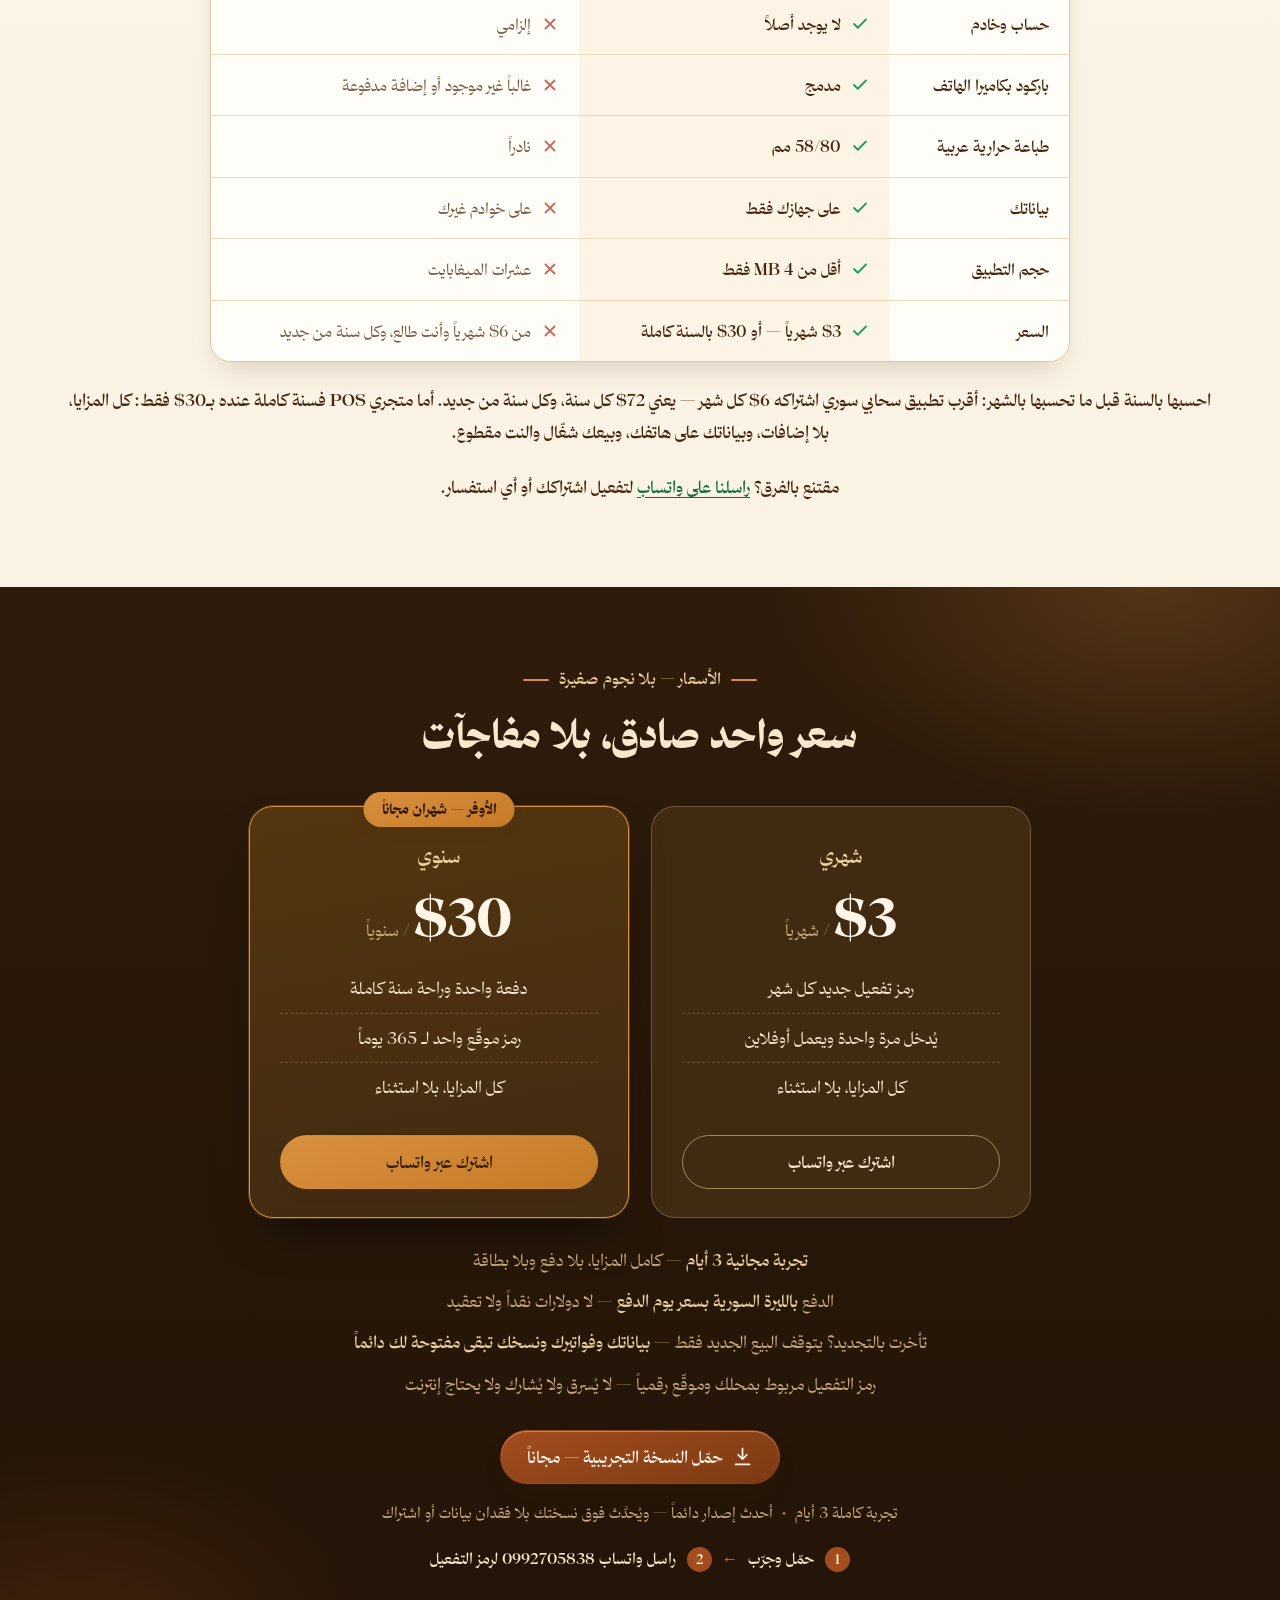
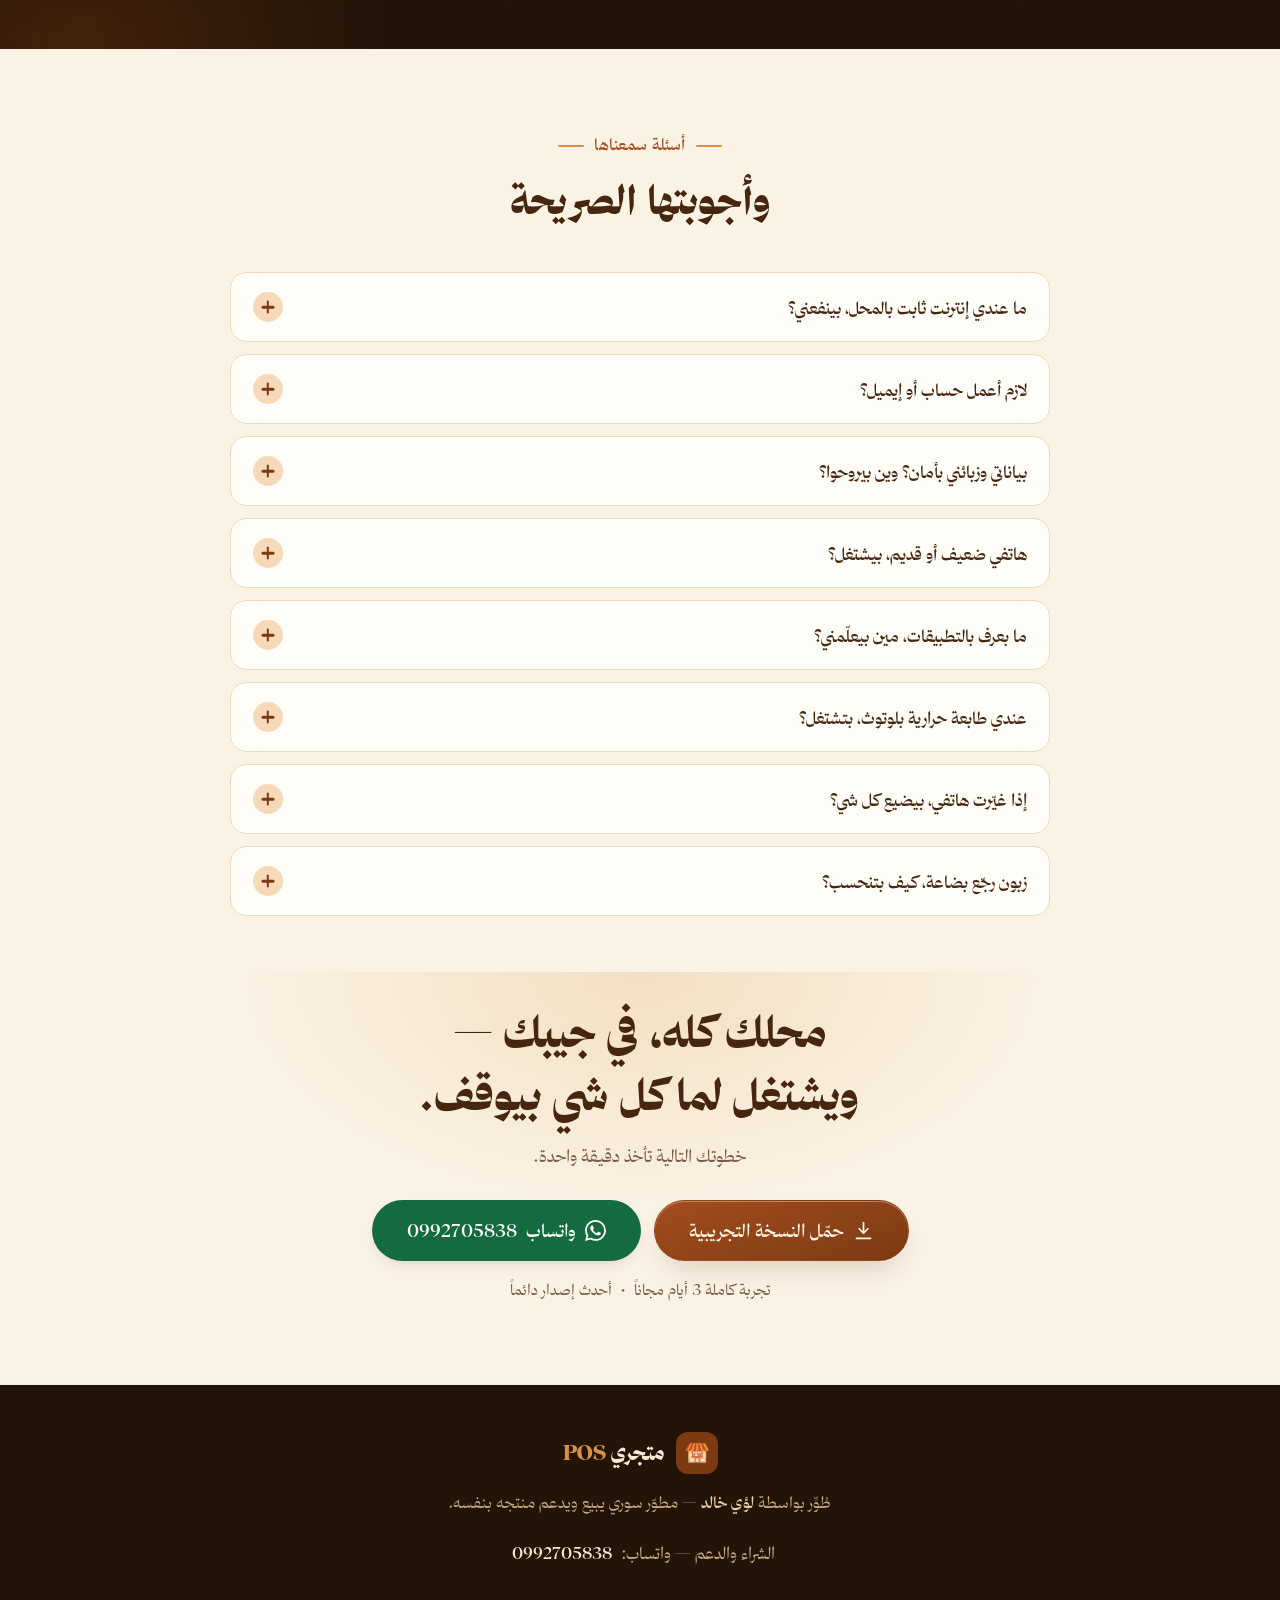
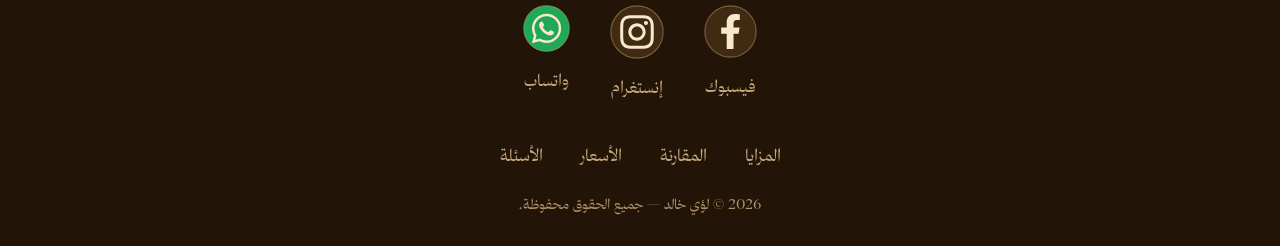
==== commit 1c1982c5: "أيقونات تواصل مرسومة + إصلاح أرقام المقارنة" ====
--- a/index.html
+++ b/index.html
@@ -54,7 +54,7 @@
       <span></span><span></span><span></span>
     </button>
     <a class="btn btn-wa btn-sm" href="https://wa.me/963992705838?text=%D9%85%D8%B1%D8%AD%D8%A8%D8%A7%D9%8B%D8%8C%20%D8%A3%D8%B1%D9%8A%D8%AF%20%D8%A7%D9%84%D8%A7%D8%B3%D8%AA%D9%81%D8%B3%D8%A7%D8%B1%20%D8%B9%D9%86%20%D9%85%D8%AA%D8%AC%D8%B1%D9%8A%20POS" target="_blank" rel="noopener">
-      <svg class="ic" viewBox="0 0 24 24" fill="currentColor" aria-hidden="true"><path d="M12.04 2a9.9 9.9 0 0 0-8.5 15.2L2 22l4.9-1.5A10 10 0 1 0 12.04 2Zm0 18.1a8.1 8.1 0 0 1-4.1-1.1l-.3-.2-3 .9.9-2.9-.2-.3a8.1 8.1 0 1 1 6.7 3.6Zm4.4-6c-.1-.1-.9-.4-1-.5-.1-.1-.3-.1-.4.1l-.6.7c-.1.1-.2.1-.4 0a6.7 6.7 0 0 1-3.3-2.9c-.3-.4 0-.5.2-.8l.5-.6c.1-.2 0-.4 0-.5l-1-2.4c-.2-.6-.5-.5-.7-.5h-.6a1.2 1.2 0 0 0-.9.4 3.6 3.6 0 0 0-1.1 2.7c0 1.6.9 3.1 1 3.3.1.2 1.8 2.8 4.4 3.9 1.6.7 2 .8 2.7.6a2.3 2.3 0 0 0 1.5-1.6c.1-.6.1-1.1 0-1.2l-.3-.2Z"/></svg>
+      <svg class="ic" viewBox="0 0 24 24" fill="currentColor" aria-hidden="true"><path d="M17.472 14.382c-.297-.149-1.758-.867-2.03-.967-.273-.099-.471-.148-.67.15-.197.297-.767.966-.94 1.164-.173.199-.347.223-.644.075-.297-.15-1.255-.463-2.39-1.475-.883-.788-1.48-1.761-1.653-2.059-.173-.297-.018-.458.13-.606.134-.133.298-.347.446-.52.149-.174.198-.298.298-.497.099-.198.05-.371-.025-.52-.075-.149-.669-1.612-.916-2.207-.242-.579-.487-.5-.669-.51-.173-.008-.371-.01-.57-.01-.198 0-.52.074-.792.372-.272.297-1.04 1.016-1.04 2.479 0 1.462 1.065 2.875 1.213 3.074.149.198 2.096 3.2 5.077 4.487.709.306 1.262.489 1.694.625.712.227 1.36.195 1.871.118.571-.085 1.758-.719 2.006-1.413.248-.694.248-1.289.173-1.413-.074-.124-.272-.198-.57-.347m-5.421 7.403h-.004a9.87 9.87 0 0 1-5.031-1.378l-.361-.214-3.741.982.998-3.648-.235-.374a9.86 9.86 0 0 1-1.51-5.26c.001-5.45 4.436-9.884 9.888-9.884 2.64 0 5.122 1.03 6.988 2.898a9.825 9.825 0 0 1 2.893 6.994c-.003 5.45-4.437 9.884-9.885 9.884m8.413-18.297A11.815 11.815 0 0 0 12.05 0C5.495 0 .16 5.335.157 11.892c0 2.096.547 4.142 1.588 5.945L.057 24l6.305-1.654a11.882 11.882 0 0 0 5.683 1.448h.005c6.554 0 11.89-5.335 11.893-11.893a11.821 11.821 0 0 0-3.48-8.413Z"/></svg>
       واتساب
     </a>
   </div>
@@ -81,7 +81,7 @@
             حمّل النسخة التجريبية
           </a>
           <a class="btn btn-wa" href="https://wa.me/963992705838?text=%D9%85%D8%B1%D8%AD%D8%A8%D8%A7%D9%8B%D8%8C%20%D8%A3%D8%B1%D9%8A%D8%AF%20%D8%B4%D8%B1%D8%A7%D8%A1%20%D8%A7%D8%B4%D8%AA%D8%B1%D8%A7%D9%83%20%D9%85%D8%AA%D8%AC%D8%B1%D9%8A%20POS" target="_blank" rel="noopener">
-            <svg class="ic" viewBox="0 0 24 24" fill="currentColor" aria-hidden="true"><path d="M12.04 2a9.9 9.9 0 0 0-8.5 15.2L2 22l4.9-1.5A10 10 0 1 0 12.04 2Zm0 18.1a8.1 8.1 0 0 1-4.1-1.1l-.3-.2-3 .9.9-2.9-.2-.3a8.1 8.1 0 1 1 6.7 3.6Zm4.4-6c-.1-.1-.9-.4-1-.5-.1-.1-.3-.1-.4.1l-.6.7c-.1.1-.2.1-.4 0a6.7 6.7 0 0 1-3.3-2.9c-.3-.4 0-.5.2-.8l.5-.6c.1-.2 0-.4 0-.5l-1-2.4c-.2-.6-.5-.5-.7-.5h-.6a1.2 1.2 0 0 0-.9.4 3.6 3.6 0 0 0-1.1 2.7c0 1.6.9 3.1 1 3.3.1.2 1.8 2.8 4.4 3.9 1.6.7 2 .8 2.7.6a2.3 2.3 0 0 0 1.5-1.6c.1-.6.1-1.1 0-1.2l-.3-.2Z"/></svg>
+            <svg class="ic" viewBox="0 0 24 24" fill="currentColor" aria-hidden="true"><path d="M17.472 14.382c-.297-.149-1.758-.867-2.03-.967-.273-.099-.471-.148-.67.15-.197.297-.767.966-.94 1.164-.173.199-.347.223-.644.075-.297-.15-1.255-.463-2.39-1.475-.883-.788-1.48-1.761-1.653-2.059-.173-.297-.018-.458.13-.606.134-.133.298-.347.446-.52.149-.174.198-.298.298-.497.099-.198.05-.371-.025-.52-.075-.149-.669-1.612-.916-2.207-.242-.579-.487-.5-.669-.51-.173-.008-.371-.01-.57-.01-.198 0-.52.074-.792.372-.272.297-1.04 1.016-1.04 2.479 0 1.462 1.065 2.875 1.213 3.074.149.198 2.096 3.2 5.077 4.487.709.306 1.262.489 1.694.625.712.227 1.36.195 1.871.118.571-.085 1.758-.719 2.006-1.413.248-.694.248-1.289.173-1.413-.074-.124-.272-.198-.57-.347m-5.421 7.403h-.004a9.87 9.87 0 0 1-5.031-1.378l-.361-.214-3.741.982.998-3.648-.235-.374a9.86 9.86 0 0 1-1.51-5.26c.001-5.45 4.436-9.884 9.888-9.884 2.64 0 5.122 1.03 6.988 2.898a9.825 9.825 0 0 1 2.893 6.994c-.003 5.45-4.437 9.884-9.885 9.884m8.413-18.297A11.815 11.815 0 0 0 12.05 0C5.495 0 .16 5.335.157 11.892c0 2.096.547 4.142 1.588 5.945L.057 24l6.305-1.654a11.882 11.882 0 0 0 5.683 1.448h.005c6.554 0 11.89-5.335 11.893-11.893a11.821 11.821 0 0 0-3.48-8.413Z"/></svg>
             اشترِ عبر واتساب
           </a>
         </div>
@@ -263,12 +263,13 @@
           </tr>
           <tr>
             <th scope="row">السعر</th>
-            <td class="us"><svg class="ic ok" viewBox="0 0 24 24" fill="none" stroke="currentColor" stroke-width="2.4" stroke-linecap="round" stroke-linejoin="round"><path d="M20 6 9 17l-5-5"/></svg> <span class="num">$3</span> شهرياً</td>
-            <td><svg class="ic no" viewBox="0 0 24 24" fill="none" stroke="currentColor" stroke-width="2.4" stroke-linecap="round"><path d="M18 6 6 18M6 6l12 12"/></svg> من <span class="num">$3.8</span> وأنت طالع</td>
+            <td class="us"><svg class="ic ok" viewBox="0 0 24 24" fill="none" stroke="currentColor" stroke-width="2.4" stroke-linecap="round" stroke-linejoin="round"><path d="M20 6 9 17l-5-5"/></svg> <span class="num">$3</span> شهرياً — أو <span class="num">$30</span> بالسنة كاملة</td>
+            <td><svg class="ic no" viewBox="0 0 24 24" fill="none" stroke="currentColor" stroke-width="2.4" stroke-linecap="round"><path d="M18 6 6 18M6 6l12 12"/></svg> من <span class="num">$6</span> شهرياً وأنت طالع، وكل سنة من جديد</td>
           </tr>
         </tbody>
       </table>
     </div>
+    <p class="compare-cta reveal">احسبها بالسنة قبل ما تحسبها بالشهر: أقرب تطبيق سحابي سوري اشتراكه <span class="num">$6</span> كل شهر — يعني <span class="num">$72</span> كل سنة، وكل سنة من جديد. أما متجري POS فسنة كاملة عنده بـ<span class="num">$30</span> فقط: كل المزايا، بلا إضافات، وبياناتك على هاتفك، وبيعك شغّال والنت مقطوع.</p>
     <p class="compare-cta reveal">مقتنع بالفرق؟ <a href="https://wa.me/963992705838?text=%D9%85%D8%B1%D8%AD%D8%A8%D8%A7%D9%8B%D8%8C%20%D8%A3%D8%B1%D9%8A%D8%AF%20%D8%B4%D8%B1%D8%A7%D8%A1%20%D8%A7%D8%B4%D8%AA%D8%B1%D8%A7%D9%83%20%D9%85%D8%AA%D8%AC%D8%B1%D9%8A%20POS" target="_blank" rel="noopener">راسلنا على واتساب</a> لتفعيل اشتراكك أو أي استفسار.</p>
   </div>
 </section>
@@ -382,7 +383,7 @@
           حمّل النسخة التجريبية
         </a>
         <a class="btn btn-wa big" href="https://wa.me/963992705838?text=%D9%85%D8%B1%D8%AD%D8%A8%D8%A7%D9%8B%D8%8C%20%D8%A3%D8%B1%D9%8A%D8%AF%20%D8%B4%D8%B1%D8%A7%D8%A1%20%D8%A7%D8%B4%D8%AA%D8%B1%D8%A7%D9%83%20%D9%85%D8%AA%D8%AC%D8%B1%D9%8A%20POS" target="_blank" rel="noopener">
-          <svg class="ic" viewBox="0 0 24 24" fill="currentColor" aria-hidden="true"><path d="M12.04 2a9.9 9.9 0 0 0-8.5 15.2L2 22l4.9-1.5A10 10 0 1 0 12.04 2Zm0 18.1a8.1 8.1 0 0 1-4.1-1.1l-.3-.2-3 .9.9-2.9-.2-.3a8.1 8.1 0 1 1 6.7 3.6Zm4.4-6c-.1-.1-.9-.4-1-.5-.1-.1-.3-.1-.4.1l-.6.7c-.1.1-.2.1-.4 0a6.7 6.7 0 0 1-3.3-2.9c-.3-.4 0-.5.2-.8l.5-.6c.1-.2 0-.4 0-.5l-1-2.4c-.2-.6-.5-.5-.7-.5h-.6a1.2 1.2 0 0 0-.9.4 3.6 3.6 0 0 0-1.1 2.7c0 1.6.9 3.1 1 3.3.1.2 1.8 2.8 4.4 3.9 1.6.7 2 .8 2.7.6a2.3 2.3 0 0 0 1.5-1.6c.1-.6.1-1.1 0-1.2l-.3-.2Z"/></svg>
+          <svg class="ic" viewBox="0 0 24 24" fill="currentColor" aria-hidden="true"><path d="M17.472 14.382c-.297-.149-1.758-.867-2.03-.967-.273-.099-.471-.148-.67.15-.197.297-.767.966-.94 1.164-.173.199-.347.223-.644.075-.297-.15-1.255-.463-2.39-1.475-.883-.788-1.48-1.761-1.653-2.059-.173-.297-.018-.458.13-.606.134-.133.298-.347.446-.52.149-.174.198-.298.298-.497.099-.198.05-.371-.025-.52-.075-.149-.669-1.612-.916-2.207-.242-.579-.487-.5-.669-.51-.173-.008-.371-.01-.57-.01-.198 0-.52.074-.792.372-.272.297-1.04 1.016-1.04 2.479 0 1.462 1.065 2.875 1.213 3.074.149.198 2.096 3.2 5.077 4.487.709.306 1.262.489 1.694.625.712.227 1.36.195 1.871.118.571-.085 1.758-.719 2.006-1.413.248-.694.248-1.289.173-1.413-.074-.124-.272-.198-.57-.347m-5.421 7.403h-.004a9.87 9.87 0 0 1-5.031-1.378l-.361-.214-3.741.982.998-3.648-.235-.374a9.86 9.86 0 0 1-1.51-5.26c.001-5.45 4.436-9.884 9.888-9.884 2.64 0 5.122 1.03 6.988 2.898a9.825 9.825 0 0 1 2.893 6.994c-.003 5.45-4.437 9.884-9.885 9.884m8.413-18.297A11.815 11.815 0 0 0 12.05 0C5.495 0 .16 5.335.157 11.892c0 2.096.547 4.142 1.588 5.945L.057 24l6.305-1.654a11.882 11.882 0 0 0 5.683 1.448h.005c6.554 0 11.89-5.335 11.893-11.893a11.821 11.821 0 0 0-3.48-8.413Z"/></svg>
           واتساب <span class="num">0992705838</span>
         </a>
       </div>
@@ -402,9 +403,19 @@
     </a>
     <p class="dev">طُوِّر بواسطة <strong>لؤي خالد</strong> — مطوّر سوري يبيع ويدعم منتجه بنفسه.</p>
     <p class="foot-wa">الشراء والدعم — واتساب: <a class="num" href="https://wa.me/963992705838" target="_blank" rel="noopener">0992705838</a></p>
-    <nav class="foot-nav" aria-label="تابعنا على التواصل الاجتماعي">
-      <a href="https://www.facebook.com/profile.php?id=61596198909220" target="_blank" rel="noopener">فيسبوك</a>
-      <a href="https://www.instagram.com/matjari.p0s" target="_blank" rel="noopener">إنستغرام</a>
+    <nav class="foot-nav foot-social" aria-label="تابعنا على التواصل الاجتماعي">
+      <a href="https://www.facebook.com/profile.php?id=61596198909220" target="_blank" rel="noopener" aria-label="فيسبوك">
+        <svg class="soc-ic" viewBox="0 0 24 24" aria-hidden="true"><circle cx="12" cy="12" r="11.2" fill="#402A12"/><circle cx="12" cy="12" r="11.2" fill="none" stroke="#C8A97E" stroke-opacity="0.45" stroke-width="0.5"/><g fill="#F7E8CE" transform="translate(7.25 4.4) scale(0.0297)"><path d="M279.14 288l14.22-92.66h-88.91v-60.13c0-25.35 12.42-50.06 52.24-50.06h40.42V6.26S260.43 0 225.36 0c-73.22 0-121.08 44.38-121.08 124.72v70.62H22.89V288h81.39v224h100.17V288z"/></g></svg>
+        <span>فيسبوك</span>
+      </a>
+      <a href="https://www.instagram.com/matjari.p0s" target="_blank" rel="noopener" aria-label="إنستغرام">
+        <svg class="soc-ic" viewBox="0 0 24 24" aria-hidden="true"><circle cx="12" cy="12" r="11.2" fill="#402A12"/><circle cx="12" cy="12" r="11.2" fill="none" stroke="#C8A97E" stroke-opacity="0.45" stroke-width="0.5"/><g fill="#F7E8CE" transform="translate(12 12) scale(0.6) translate(-12 -12)"><path d="M12 2.163c3.204 0 3.584.012 4.85.07 3.252.148 4.771 1.691 4.919 4.919.058 1.265.069 1.645.069 4.849 0 3.205-.012 3.584-.069 4.849-.149 3.225-1.664 4.771-4.919 4.919-1.266.058-1.644.07-4.85.07-3.204 0-3.584-.012-4.849-.07-3.26-.149-4.771-1.699-4.919-4.92-.058-1.265-.07-1.644-.07-4.849 0-3.204.013-3.583.07-4.849.149-3.227 1.664-4.771 4.919-4.919 1.266-.057 1.645-.069 4.849-.069zm0-2.163c-3.259 0-3.667.014-4.947.072-4.358.2-6.78 2.618-6.98 6.98-.059 1.281-.073 1.689-.073 4.948 0 3.259.014 3.668.072 4.948.2 4.358 2.618 6.78 6.98 6.98 1.281.058 1.689.072 4.948.072 3.259 0 3.668-.014 4.948-.072 4.354-.2 6.782-2.618 6.979-6.98.059-1.28.073-1.689.073-4.948 0-3.259-.014-3.667-.072-4.947-.196-4.354-2.617-6.78-6.979-6.98-1.281-.059-1.69-.073-4.949-.073zm0 5.838c-3.403 0-6.162 2.759-6.162 6.162s2.759 6.163 6.162 6.163 6.162-2.759 6.162-6.163c0-3.403-2.759-6.162-6.162-6.162zm0 10.162c-2.209 0-4-1.79-4-4 0-2.209 1.791-4 4-4s4 1.791 4 4c0 2.21-1.791 4-4 4zm6.406-11.845c-.796 0-1.441.645-1.441 1.44s.645 1.44 1.441 1.44c.795 0 1.439-.645 1.439-1.44s-.644-1.44-1.439-1.44z"/></g></svg>
+        <span>إنستغرام</span>
+      </a>
+      <a href="https://wa.me/963992705838" target="_blank" rel="noopener" aria-label="واتساب">
+        <svg class="soc-ic" viewBox="0 0 24 24" aria-hidden="true"><circle cx="12" cy="12" r="11.2" fill="#1FA855"/><circle cx="12" cy="12" r="11.2" fill="none" stroke="#C8A97E" stroke-opacity="0.45" stroke-width="0.5"/><g fill="#F7E8CE" transform="translate(12 12) scale(0.6) translate(-12 -12)"><path d="M17.472 14.382c-.297-.149-1.758-.867-2.03-.967-.273-.099-.471-.148-.67.15-.197.297-.767.966-.94 1.164-.173.199-.347.223-.644.075-.297-.15-1.255-.463-2.39-1.475-.883-.788-1.48-1.761-1.653-2.059-.173-.297-.018-.458.13-.606.134-.133.298-.347.446-.52.149-.174.198-.298.298-.497.099-.198.05-.371-.025-.52-.075-.149-.669-1.612-.916-2.207-.242-.579-.487-.5-.669-.51-.173-.008-.371-.01-.57-.01-.198 0-.52.074-.792.372-.272.297-1.04 1.016-1.04 2.479 0 1.462 1.065 2.875 1.213 3.074.149.198 2.096 3.2 5.077 4.487.709.306 1.262.489 1.694.625.712.227 1.36.195 1.871.118.571-.085 1.758-.719 2.006-1.413.248-.694.248-1.289.173-1.413-.074-.124-.272-.198-.57-.347m-5.421 7.403h-.004a9.87 9.87 0 0 1-5.031-1.378l-.361-.214-3.741.982.998-3.648-.235-.374a9.86 9.86 0 0 1-1.51-5.26c.001-5.45 4.436-9.884 9.888-9.884 2.64 0 5.122 1.03 6.988 2.898a9.825 9.825 0 0 1 2.893 6.994c-.003 5.45-4.437 9.884-9.885 9.884m8.413-18.297A11.815 11.815 0 0 0 12.05 0C5.495 0 .16 5.335.157 11.892c0 2.096.547 4.142 1.588 5.945L.057 24l6.305-1.654a11.882 11.882 0 0 0 5.683 1.448h.005c6.554 0 11.89-5.335 11.893-11.893a11.821 11.821 0 0 0-3.48-8.413Z"/></g></svg>
+        <span>واتساب</span>
+      </a>
     </nav>
     <nav class="foot-nav" aria-label="روابط سفلية">
       <a href="#features">المزايا</a>
